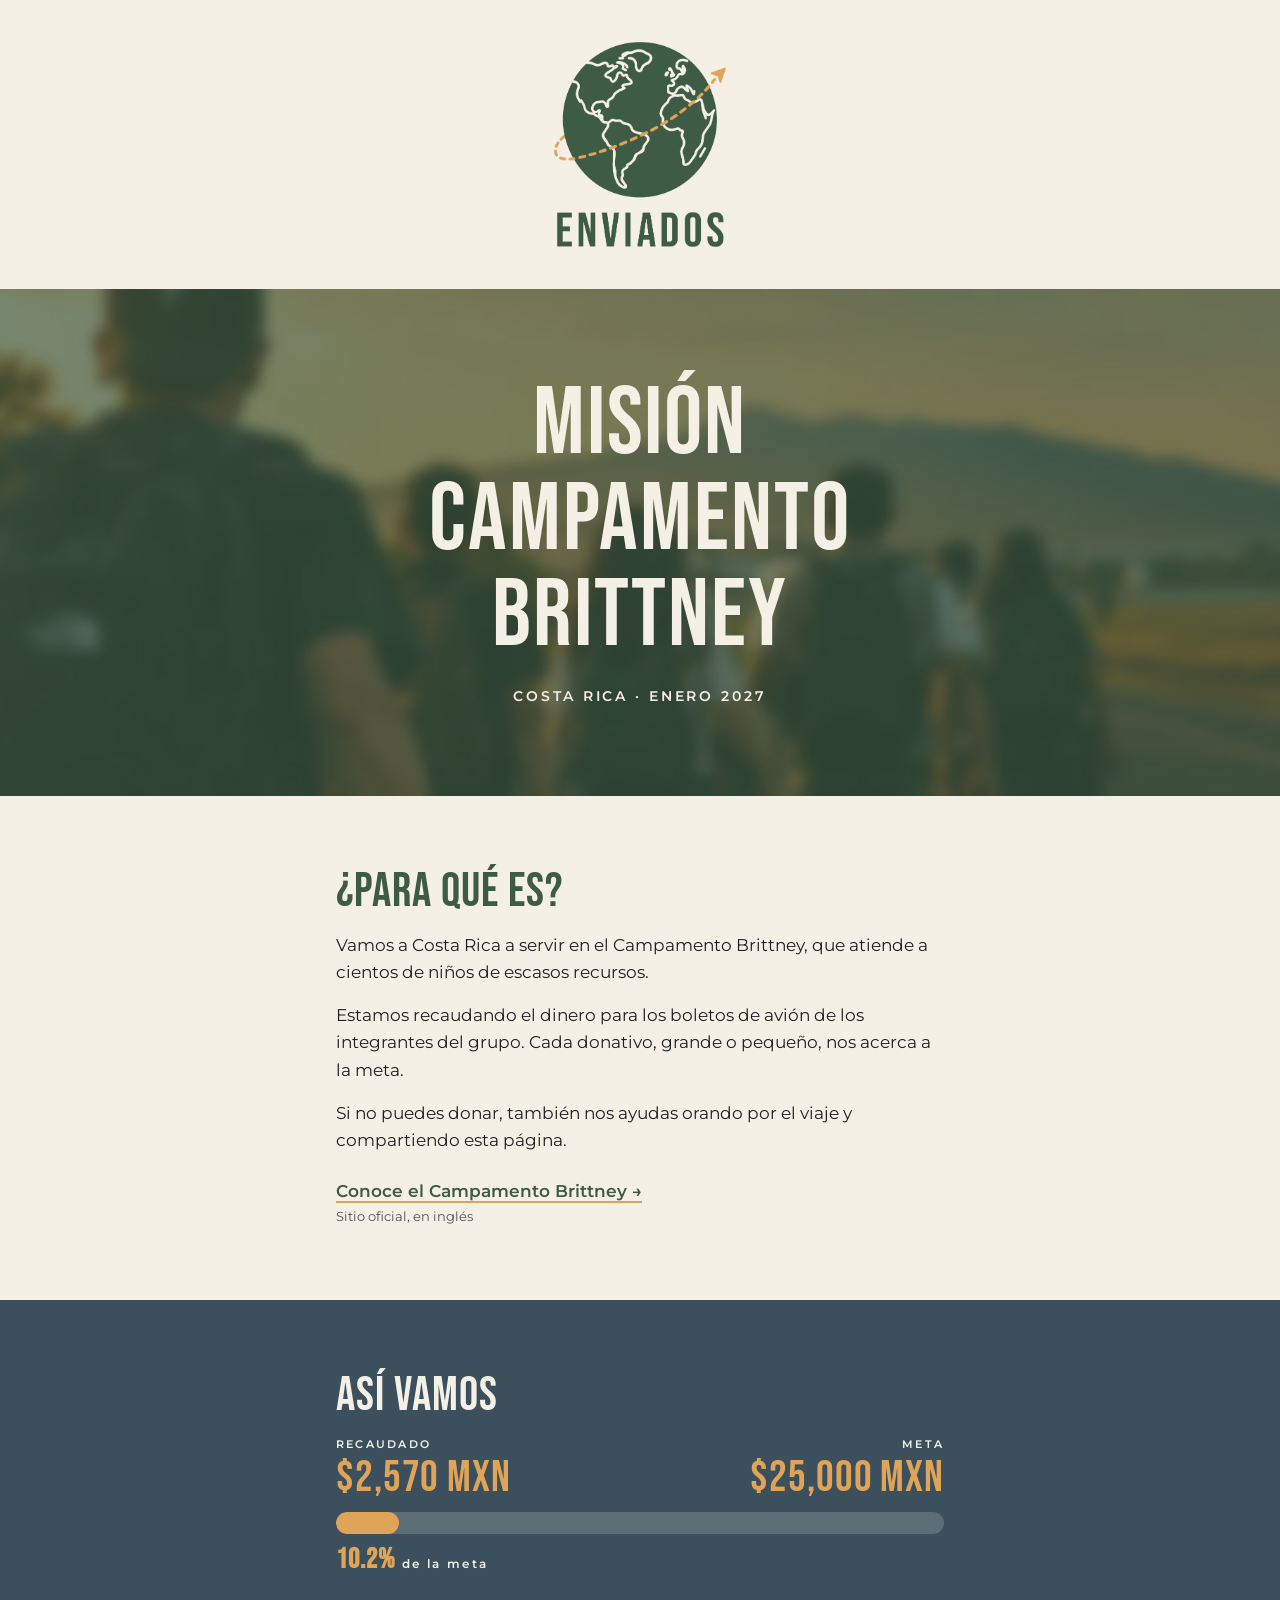
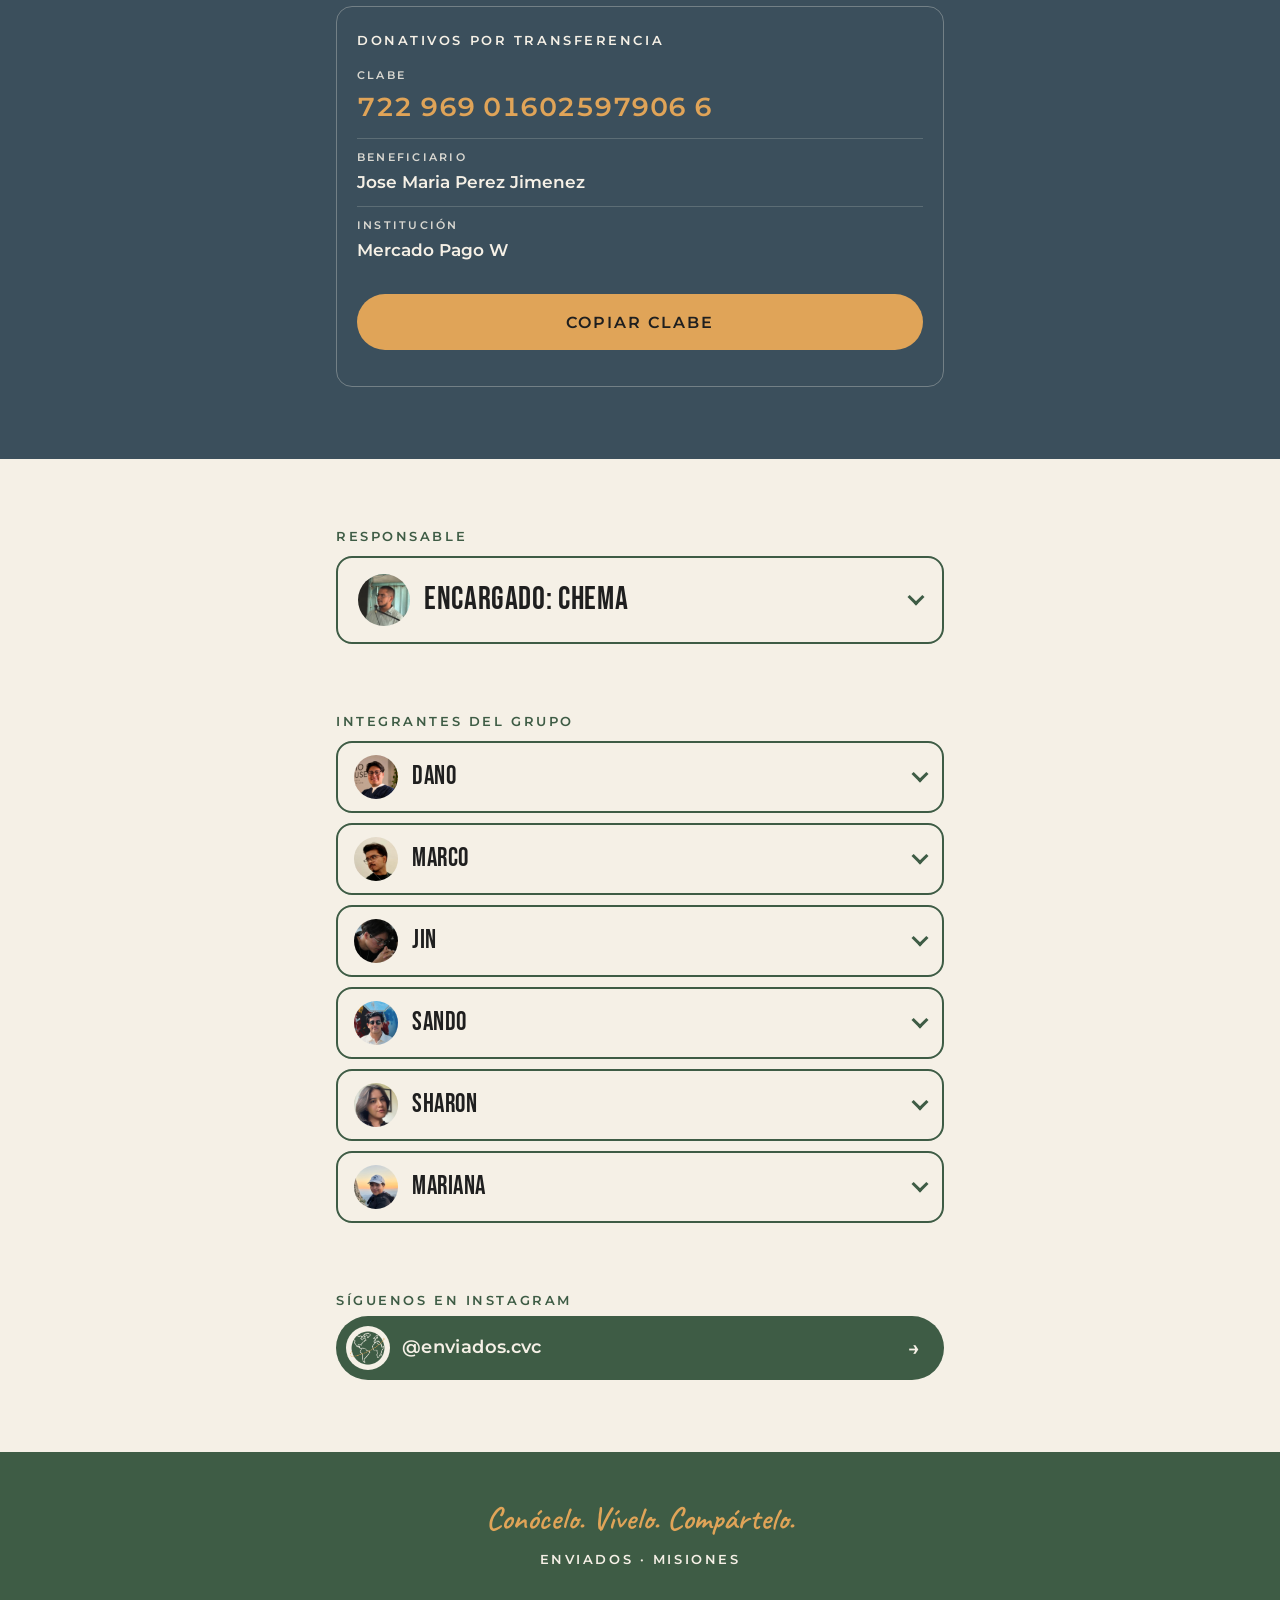
==== index.html @ 18e095f8 "Recaudado: $2,570 (+$720) Co-Authored-By: Claude Opus 5.5 <noreply@anthropic.com>" ====
<!DOCTYPE html>
<html lang="es-MX">
<head>
  <meta charset="UTF-8">
  <meta name="viewport" content="width=device-width, initial-scale=1">
  <title>Enviados | Misiones</title>
  <meta name="description" content="Apoya la misión de Enviados a Costa Rica, enero 2027">
  <meta name="theme-color" content="#3E5C45">

  <!-- Favicon con el globo de Enviados (ruta relativa para GitHub Pages) -->
  <link rel="icon" type="image/png" href="assets/globo.png">
  <link rel="apple-touch-icon" href="assets/apple-touch-icon.png">

  <!-- Datos para cuando se comparte el enlace en redes -->
  <meta property="og:title" content="Enviados | Misiones">
  <meta property="og:description" content="Apoya la misión de Enviados a Costa Rica, enero 2027">
  <meta property="og:type" content="website">

  <!-- Tipografías del manual: Bebas Neue (títulos), Montserrat (texto) y Caveat (acentos) -->
  <link rel="preconnect" href="https://fonts.googleapis.com">
  <link rel="preconnect" href="https://fonts.gstatic.com" crossorigin>
  <link href="https://fonts.googleapis.com/css2?family=Bebas+Neue&family=Caveat:wght@600&family=Montserrat:wght@400;600&display=swap" rel="stylesheet">

  <style>
    /* =========================================================
       Colores de la marca (manual de identidad Enviados)
       ========================================================= */
    :root {
      --verde-musgo: #3E5C45;  /* principal, secciones destacadas */
      --crema: #F5F0E6;        /* fondo base */
      --dorado: #E0A458;       /* acentos, cifras, barra de progreso */
      --azul-pizarra: #3B4F5C; /* secundario, bloques de contraste */
      --carbon: #1F1F1F;       /* texto corrido sobre crema */
      --terracota: #B5583A;    /* solo avisos (opcional) */

      --fuente-titulos: "Bebas Neue", Impact, "Arial Narrow", sans-serif;
      --fuente-texto: "Montserrat", "Segoe UI", Arial, sans-serif;
      --fuente-manuscrita: "Caveat", "Segoe Script", cursive;

      --ancho-max: 640px;
      --margen-lateral: 16px;
    }

    /* =========================================================
       Base
       ========================================================= */
    *, *::before, *::after { box-sizing: border-box; }

    html { -webkit-text-size-adjust: 100%; }

    body {
      margin: 0;
      background: var(--crema);
      color: var(--carbon);
      font-family: var(--fuente-texto);
      font-weight: 400;
      font-size: 1rem;
      line-height: 1.6;
      overflow-x: hidden; /* evita scroll horizontal en celular */
    }

    img { max-width: 100%; height: auto; display: block; }

    /* Contenedor centrado con 16px de margen lateral */
    .contenedor {
      width: 100%;
      max-width: var(--ancho-max);
      margin: 0 auto;
      padding: 0 var(--margen-lateral);
    }

    section { padding: 56px 0; }

    /* Títulos: Bebas Neue en mayúsculas */
    h1, h2 {
      font-family: var(--fuente-titulos);
      font-weight: 400;
      text-transform: uppercase;
      letter-spacing: 0.02em;
      line-height: 1;
      margin: 0;
    }

    h2 {
      font-size: clamp(2.25rem, 8vw, 3rem);
      color: var(--verde-musgo);
      margin-bottom: 16px;
    }

    /* Subtítulos: Montserrat SemiBold en mayúsculas con espaciado amplio */
    .etiqueta {
      font-family: var(--fuente-texto);
      font-weight: 600;
      text-transform: uppercase;
      letter-spacing: 0.2em;
      font-size: 0.8rem;
      margin: 0 0 8px;
    }

    p { margin: 0 0 16px; }
    p:last-child { margin-bottom: 0; }

    /* Foco visible para quien navega con teclado */
    a:focus-visible, button:focus-visible {
      outline: 3px solid var(--dorado);
      outline-offset: 3px;
    }

    /* Enlace para saltar al contenido (accesibilidad) */
    .saltar {
      position: absolute;
      left: -9999px;
      top: 0;
      background: var(--carbon);
      color: var(--crema);
      padding: 8px 16px;
      z-index: 10;
    }
    .saltar:focus { left: 16px; top: 16px; }

    /* =========================================================
       1. Encabezado con el logotipo
       El PNG del logo ya trae alrededor un margen igual a la
       altura de la "E", así que no se recorta ni se le pone sombra.
       ========================================================= */
    .encabezado {
      background: var(--crema);
      padding: 8px 0;
    }
    .encabezado .contenedor {
      display: flex;
      justify-content: center;
    }
    .logo {
      width: 200px;          /* el logotipo mide ~144 px, mayor que el mínimo digital de 120 px */
      height: auto;          /* conserva su proporción: nunca se estira */
    }

    /* =========================================================
       2 y 3. Título principal y subtítulo
       ========================================================= */
    .portada {
      /* Foto del grupo difuminada con capa verde musgo al 70% (regla del manual para fotos) */
      background:
        linear-gradient(rgba(62, 92, 69, 0.7), rgba(62, 92, 69, 0.7)),
        url("assets/portada-fondo.jpg") 72% 30% / cover no-repeat,
        var(--verde-musgo);
      color: var(--crema);
      text-align: center;
      padding: 64px 0;
    }
    .portada h1 {
      font-size: clamp(3.25rem, 15vw, 6rem);
      color: var(--crema);
    }
    .portada .etiqueta {
      color: var(--crema);
      margin: 20px 0 0;
      font-size: 0.9rem;
    }

    /* =========================================================
       4. ¿Para qué es?
       ========================================================= */
    .proposito p { font-size: 1.0625rem; }

    /* Enlace al sitio oficial del campamento */
    .enlace-campamento { margin-top: 24px; }
    .enlace-campamento a {
      display: inline-block;
      color: var(--verde-musgo);
      font-weight: 600;
      text-decoration: underline;
      text-decoration-color: var(--dorado);
      text-decoration-thickness: 2px;
      text-underline-offset: 4px;
    }
    .nota-enlace { display: block; font-size: 0.8rem; opacity: 0.75; margin-top: 2px; }

    /* =========================================================
       5 y 6. Barra de progreso y botón Donar
       ========================================================= */
    .progreso {
      background: var(--azul-pizarra);
      color: var(--crema);
    }
    .progreso h2 { color: var(--crema); }

    .cifras {
      display: flex;
      justify-content: space-between;
      align-items: flex-end;
      gap: 16px;
      flex-wrap: wrap;
      margin-bottom: 12px;
    }
    .cifra .etiqueta { color: var(--crema); font-size: 0.7rem; margin-bottom: 2px; }
    .cifra .monto {
      font-family: var(--fuente-titulos);
      color: var(--dorado);
      font-size: clamp(2rem, 9vw, 2.75rem);
      line-height: 1;
      letter-spacing: 0.02em;
    }
    .cifra--meta { text-align: right; }

    .barra {
      height: 22px;
      border-radius: 999px;
      background: rgba(245, 240, 230, 0.18);
      overflow: hidden;
    }
    .barra__relleno {
      height: 100%;
      width: 0;
      background: var(--dorado);
      border-radius: 999px;
      animation: llenar 1.2s ease-out;
    }
    @keyframes llenar { from { width: 0; } }

    .porcentaje {
      margin: 12px 0 32px;
      font-family: var(--fuente-titulos);
      color: var(--dorado);
      font-size: 1.75rem;
      letter-spacing: 0.04em;
      line-height: 1;
    }
    .porcentaje span {
      font-family: var(--fuente-texto);
      font-weight: 600;
      font-size: 0.75rem;
      letter-spacing: 0.2em;
      color: var(--crema);
      margin-left: 6px;
    }

    /* Botones (Donar e Instagram) */
    .boton {
      display: flex;
      align-items: center;
      justify-content: center;
      gap: 12px;
      width: 100%;
      min-height: 56px;
      padding: 14px 24px;
      border: 0;
      border-radius: 999px;
      font-family: var(--fuente-texto);
      font-weight: 600;
      font-size: 1rem;
      letter-spacing: 0.12em;
      text-transform: uppercase;
      text-decoration: none;
      cursor: pointer;
      transition: transform 0.15s ease, background-color 0.15s ease;
    }
    .boton:hover { transform: translateY(-2px); }

    .boton--donar {
      background: var(--dorado);
      color: var(--carbon); /* carbón sobre dorado: buen contraste */
    }
    .boton--donar:hover { background: #E8B571; }

    /* Estado deshabilitado: "Donativos próximamente" */
    .boton:disabled,
    .boton[aria-disabled="true"] {
      background: rgba(245, 240, 230, 0.16);
      color: var(--crema);
      cursor: not-allowed;
      transform: none;
    }

    /* Datos de transferencia (CLABE) */
    .donativos {
      border: 1px solid rgba(245, 240, 230, 0.3);
      border-radius: 16px;
      padding: 24px 20px;
    }
    .donativos .etiqueta { color: var(--crema); margin-bottom: 16px; }
    .datos { margin: 0 0 20px; }
    .dato { padding: 10px 0; border-top: 1px solid rgba(245, 240, 230, 0.18); }
    .dato:first-child { border-top: 0; padding-top: 0; }
    .dato dt {
      font-weight: 600;
      font-size: 0.7rem;
      letter-spacing: 0.2em;
      text-transform: uppercase;
      color: var(--crema);
      opacity: 0.85;
    }
    .dato dd { margin: 2px 0 0; font-size: 1.0625rem; font-weight: 600; overflow-wrap: anywhere; }
    .dato .clabe {
      color: var(--dorado);
      font-size: clamp(1rem, 4.8vw, 1.6rem);
      letter-spacing: 0.02em;
      font-variant-numeric: tabular-nums;
      white-space: nowrap; /* la CLABE siempre en una sola línea */
      overflow-wrap: normal;
    }
    #zona-donar { margin-top: 16px; }

    .nota-donar {
      margin-top: 12px;
      font-size: 0.85rem;
      text-align: center;
      color: var(--crema);
    }

    /* =========================================================
       7. Responsable
       ========================================================= */
    .responsable { padding-bottom: 0; }
    .responsable .etiqueta,
    .integrantes .etiqueta { color: var(--verde-musgo); margin-bottom: 12px; }
    .tarjeta {
      border: 2px solid var(--verde-musgo);
      border-radius: 16px;
    }

    /* Tarjeta desplegable de persona (Chema e integrantes) */
    .persona summary {
      display: flex;
      align-items: center;
      gap: 14px;
      padding: 16px 20px;
      cursor: pointer;
      list-style: none;          /* quita el triángulo por defecto */
      border-radius: 14px;
    }
    .persona summary::-webkit-details-marker { display: none; }
    .persona summary:focus-visible { outline: 3px solid var(--dorado); outline-offset: 3px; }

    .avatar {
      flex-shrink: 0;
      width: 52px;
      height: 52px;
      border-radius: 50%;
      object-fit: cover;
      display: grid;
      place-items: center;
      background: var(--verde-musgo);
      color: var(--crema);
      font-family: var(--fuente-titulos);
      font-size: 1.6rem;
      line-height: 1;
    }

    .persona .nombre {
      font-family: var(--fuente-titulos);
      font-size: 2rem;
      line-height: 1;
      letter-spacing: 0.02em;
      margin: 0;
    }

    /* Flecha que gira al abrir */
    .flecha-desplegar {
      margin-left: auto;
      flex-shrink: 0;
      width: 12px;
      height: 12px;
      border-right: 3px solid var(--verde-musgo);
      border-bottom: 3px solid var(--verde-musgo);
      transform: translateY(-3px) rotate(45deg);   /* apunta hacia abajo */
      transition: transform 0.2s ease;
    }
    .persona[open] .flecha-desplegar { transform: translateY(3px) rotate(225deg); } /* hacia arriba */

    .persona__detalle {
      border-top: 1px solid rgba(62, 92, 69, 0.25);
      margin: 0 20px;
      padding: 16px 0 20px;
    }

    /* Perfil desplegado de Chema: foto e introducción centradas */
    .perfil { text-align: center; }
    .perfil__foto {
      width: 140px;
      height: 140px;
      border-radius: 50%;
      object-fit: cover;
      margin: 4px auto 16px;
      border: 3px solid var(--dorado);
    }
    .perfil__intro { font-weight: 600; }
    .perfil__lista {
      text-align: left;
      margin: 0 auto 16px;
      padding: 0;
      list-style: none;
      max-width: 30rem;
    }
    .perfil__lista li {
      position: relative;
      padding: 8px 0 8px 22px;
      border-top: 1px solid rgba(62, 92, 69, 0.15);
    }
    .perfil__lista li:first-child { border-top: 0; }
    .perfil__lista li::before {      /* punto dorado como viñeta */
      content: "";
      position: absolute;
      left: 4px;
      top: 1.05em;
      width: 8px;
      height: 8px;
      border-radius: 50%;
      background: var(--dorado);
    }
    .perfil__cierre a { color: var(--verde-musgo); font-weight: 600; }
    .perfil__subtitulo {
      font-weight: 600;
      font-size: 0.75rem;
      letter-spacing: 0.2em;
      text-transform: uppercase;
      color: var(--verde-musgo);
      margin: 20px 0 8px;
    }
    .perfil__texto { text-align: left; max-width: 30rem; margin-left: auto; margin-right: auto; }
    .perfil__versiculo {
      margin: 20px auto 0;
      padding: 16px;
      max-width: 30rem;
      border-radius: 12px;
      background: var(--verde-musgo);
      color: var(--crema);
    }
    .perfil__versiculo p { font-weight: 600; font-size: 1.125rem; margin: 0 0 4px; }
    .perfil__versiculo cite {
      font-style: normal;
      font-size: 0.75rem;
      letter-spacing: 0.2em;
      text-transform: uppercase;
      color: var(--dorado);
    }

    /* Integrantes del grupo */
    .integrantes { padding-bottom: 0; }
    .lista-integrantes { display: grid; gap: 10px; }
    .lista-integrantes .avatar { width: 44px; height: 44px; font-size: 1.35rem; }
    .lista-integrantes .nombre { font-size: 1.6rem; }
    .lista-integrantes summary { padding: 12px 16px; }
    .lista-integrantes .persona__detalle { margin: 0 16px; }
    .sin-descripcion { font-style: italic; opacity: 0.75; }

    /* =========================================================
       8. Redes
       ========================================================= */
    .redes .etiqueta { color: var(--verde-musgo); }
    .boton--instagram {
      background: var(--verde-musgo);
      color: var(--crema);
      text-transform: none;
      letter-spacing: 0.02em;
      font-size: 1.125rem;
      justify-content: flex-start;
      padding: 10px 24px 10px 10px;
    }
    .boton--instagram:hover { background: #34503B; }
    .boton--instagram img {
      width: 44px;
      height: 44px;
      flex-shrink: 0;
      background: var(--crema);
      border-radius: 50%;
      padding: 3px;
    }
    .boton--instagram .flecha { margin-left: auto; font-size: 1.25rem; }

    /* =========================================================
       9. Pie de página
       ========================================================= */
    .pie {
      background: var(--verde-musgo);
      color: var(--crema);
      text-align: center;
      padding: 48px 0;
    }
    .pie .frase {
      font-family: var(--fuente-manuscrita);
      font-weight: 600;
      font-size: 2rem;
      line-height: 1.2;
      color: var(--dorado);
      margin: 0 0 12px;
    }
    .pie .etiqueta { color: var(--crema); margin: 0; }

    /* Pantallas grandes: un poco más de aire */
    @media (min-width: 768px) {
      section { padding: 72px 0; }
      .logo { width: 240px; }
      .portada { padding: 88px 0; }
    }

    /* Respeta a quien prefiere menos movimiento */
    @media (prefers-reduced-motion: reduce) {
      .barra__relleno { animation: none; }
      .boton, .flecha-desplegar { transition: none; }
      .boton:hover { transform: none; }
    }
  </style>
</head>
<body>
  <a class="saltar" href="#contenido">Saltar al contenido</a>

  <!-- 1. Encabezado -->
  <header class="encabezado">
    <div class="contenedor">
      <img class="logo" src="assets/logo-completo.png?v=2" width="681" height="774"
           alt="Enviados: logotipo con un globo terráqueo verde, una ruta dorada y la palabra ENVIADOS">
    </div>
  </header>

  <main id="contenido">
    <!-- 2 y 3. Título principal y subtítulo -->
    <section class="portada">
      <div class="contenedor">
        <h1>Misión Campamento Brittney</h1>
        <p class="etiqueta">Costa Rica · Enero 2027</p>
      </div>
    </section>

    <!-- 4. ¿Para qué es? -->
    <section class="proposito" aria-labelledby="titulo-proposito">
      <div class="contenedor">
        <h2 id="titulo-proposito">¿Para qué es?</h2>
        <p>Vamos a Costa Rica a servir en el Campamento Brittney, que atiende a cientos de niños de escasos recursos.</p>
        <p>Estamos recaudando el dinero para los boletos de avión de los integrantes del grupo. Cada donativo, grande o pequeño, nos acerca a la meta.</p>
        <p>Si no puedes donar, también nos ayudas orando por el viaje y compartiendo esta página.</p>
        <p class="enlace-campamento">
          <a href="https://www.campbrittneyministries.org/" target="_blank" rel="noopener noreferrer">
            Conoce el Campamento Brittney <span aria-hidden="true">→</span>
          </a>
          <span class="nota-enlace">Sitio oficial, en inglés</span>
        </p>
      </div>
    </section>

    <!-- 5 y 6. Barra de progreso y botón Donar -->
    <section class="progreso" aria-labelledby="titulo-progreso">
      <div class="contenedor">
        <h2 id="titulo-progreso">Así vamos</h2>

        <div class="cifras">
          <div class="cifra">
            <p class="etiqueta">Recaudado</p>
            <p class="monto" id="monto-recaudado">$2,570 MXN</p>
          </div>
          <div class="cifra cifra--meta">
            <p class="etiqueta">Meta</p>
            <p class="monto" id="monto-meta">$25,000 MXN</p>
          </div>
        </div>

        <div class="barra" id="barra" role="progressbar"
             aria-label="Avance de la recaudación"
             aria-valuemin="0" aria-valuemax="100" aria-valuenow="0">
          <div class="barra__relleno" id="barra-relleno"></div>
        </div>
        <p class="porcentaje"><strong id="porcentaje">0%</strong><span>de la meta</span></p>

        <!-- Datos para transferencia o depósito -->
        <div class="donativos" aria-labelledby="titulo-donativos">
          <h3 id="titulo-donativos" class="etiqueta">Donativos por transferencia</h3>
          <dl class="datos">
            <div class="dato">
              <dt>CLABE</dt>
              <dd class="clabe" id="clabe">722 969 01602597906 6</dd>
            </div>
            <div class="dato">
              <dt>Beneficiario</dt>
              <dd>Jose Maria Perez Jimenez</dd>
            </div>
            <div class="dato">
              <dt>Institución</dt>
              <dd>Mercado Pago W</dd>
            </div>
          </dl>
          <button class="boton boton--donar" type="button" id="copiar-clabe">Copiar CLABE</button>
          <p class="nota-donar" id="aviso-copiado" role="status" aria-live="polite"></p>
        </div>

        <!-- Botón Donar con enlace de pago: solo aparece si PAYMENT_LINK tiene un enlace válido -->
        <div id="zona-donar" hidden></div>
      </div>
    </section>

    <!-- 7. Responsable (se despliega al presionarla) -->
    <section class="responsable" aria-labelledby="titulo-responsable">
      <div class="contenedor">
        <h2 id="titulo-responsable" class="etiqueta">Responsable</h2>
        <details class="tarjeta persona">
          <summary>
            <img class="avatar" src="assets/chema.jpg" width="52" height="52" alt="">
            <span class="nombre">Encargado: Chema</span>
            <span class="flecha-desplegar" aria-hidden="true"></span>
          </summary>
          <div class="persona__detalle perfil">
            <img class="perfil__foto" src="assets/chema.jpg" width="480" height="480"
                 alt="Chema predicando en su iglesia">
            <p class="perfil__intro">Hola, soy Chema. Tengo 26 años y desde hace casi tres años decidí vivir para la obra de Cristo a tiempo completo.</p>
            <ul class="perfil__lista">
              <li>Estudié dos años en el Instituto Bíblico Palabra de Vida México.</li>
              <li>Con el instituto participé en viajes misioneros a Tamaulipas y Orizaba.</li>
              <li>He servido con el ministerio “Happy Feet”.</li>
              <li>Hoy sirvo en mi iglesia local y soy el líder encargado de este viaje a Costa Rica.</li>
            </ul>
            <p class="perfil__cierre">¿Quieres más información o saber cómo orar por nosotros? Escríbeme por Instagram en <a href="https://www.instagram.com/enviados.cvc" target="_blank" rel="noopener noreferrer">@enviados.cvc</a>.</p>
          </div>
        </details>
      </div>
    </section>

    <!-- 7b. Integrantes del grupo (la lista se llena desde el JavaScript: INTEGRANTES) -->
    <section class="integrantes" aria-labelledby="titulo-integrantes">
      <div class="contenedor">
        <h2 id="titulo-integrantes" class="etiqueta">Integrantes del grupo</h2>
        <div class="lista-integrantes" id="lista-integrantes"></div>
      </div>
    </section>

    <!-- 8. Redes -->
    <section class="redes" aria-labelledby="titulo-redes">
      <div class="contenedor">
        <h2 id="titulo-redes" class="etiqueta">Síguenos en Instagram</h2>
        <a class="boton boton--instagram" href="https://www.instagram.com/enviados.cvc"
           target="_blank" rel="noopener noreferrer"
           aria-label="Abrir @enviados.cvc en Instagram (se abre en una pestaña nueva)">
          <img src="assets/globo.png" width="44" height="44" alt="">
          <span>@enviados.cvc</span>
          <span class="flecha" aria-hidden="true">→</span>
        </a>
      </div>
    </section>
  </main>

  <!-- 9. Pie de página -->
  <footer class="pie">
    <div class="contenedor">
      <p class="frase">Conócelo. Vívelo. Compártelo.</p>
      <p class="etiqueta">Enviados · Misiones</p>
    </div>
  </footer>

  <script>
    // =========================================================
    // Cambia aquí la meta y el monto recaudado
    // (solo números, sin comas ni signo de pesos)
    // =========================================================
    const META = 25000;
    const RECAUDADO = 2570;

    // =========================================================
    // Integrantes del grupo
    // Agrega una línea por persona. Todo menos "nombre" es opcional:
    //   { nombre: "Ana", descripcion: "Texto breve", foto: "assets/ana.jpg" },
    // Para un perfil completo (como el de Dano) puedes usar:
    //   intro, listaTitulo, lista: [...], porQue: [...], versiculo, cita
    // =========================================================
    const INTEGRANTES = [
      {
        nombre: "Dano",
        foto: "assets/dano.jpg",
        intro: "¡Hola! Soy Daniel García, pero me dicen Dano. Tengo 26 años. Desde niño, mis tíos me acercaron a Dios y me enseñaron a conocerlo. Sin embargo, hace un tiempo, en un campamento de Palabra de Vida, decidí entregarle mi corazón por completo a Jesús y comenzar a vivir para Él.",
        listaTitulo: "Hoy sirvo en",
        lista: [
          "Audio y Video, Multimedia y Redes Sociales de mi iglesia VNPM.",
          "El ministerio de jóvenes TRIBU +18."
        ],
        porQue: [
          "Un día le dije a Dios: “Aquí está mi vida, úsame como Tú quieras y llévame a donde Tú quieras”. Este viaje es mi oportunidad de responder a esa oración.",
          "No voy porque sea perfecto ni porque tenga todas las respuestas. Voy porque Cristo me amó primero, transformó mi vida y quiero compartir ese amor.",
          "Mi mayor deseo es que los niños y cada persona que conozcamos vean a Jesús, no solo en nuestras palabras, sino en nuestra manera de amar y servir."
        ],
        versiculo: "Con Cristo estoy juntamente crucificado, y ya no vivo yo, mas vive Cristo en mí; y lo que ahora vivo en la carne, lo vivo en la fe del Hijo de Dios, el cual me amó y se entregó a sí mismo por mí.",
        cita: "Gálatas 2:20"
      },
      {
        nombre: "Marco",
        foto: "assets/marco.jpg",
        intro: "¡Hola! Soy Marco Israel Sepúlveda. Tengo 24 años y soy de Querétaro, México. Desde mi adolescencia me interesé profundamente por conocer a Dios a través de su Palabra. Me apasiona estudiar y enseñar la Biblia, especialmente a las nuevas generaciones, porque conocer verdaderamente a Cristo transforma nuestra manera de vivir.",
        listaTitulo: "Hoy sirvo en",
        lista: [
          "Ministerio de Teens: como maestro, acompañando a adolescentes en su crecimiento espiritual.",
          "Tribu: coordinando el ministerio de comunicación y redes sociales de los jóvenes.",
          "Tribu +18: en la enseñanza de la Palabra y el discipulado de jóvenes."
        ],
        porQue: [
          "En mi caminar con Cristo he comprendido que conocerle también implica vivir para Él y para los demás.",
          "Voy porque deseo compartir el evangelio, servir a la iglesia y poner a disposición de Dios lo que Él me ha permitido aprender.",
          "Todavía tengo muchísimo por aprender, pero mi deseo es que, a través de este viaje, más personas conozcan a Jesús y que mi propia vida siga siendo transformada por Él."
        ],
        versiculo: "Porque no nos predicamos a nosotros mismos, sino a Jesucristo como Señor, y a nosotros como vuestros siervos por amor de Jesús.",
        cita: "2 Corintios 4:5"
      },
      {
        nombre: "Jin",
        foto: "assets/jin.jpg",
        intro: "¡Hola! Soy Héctor Jinlong González, pero me dicen Jin. Tengo 19 años. Escuché del Señor desde niño, pero hace unos dos años comencé a conocerlo de verdad. Hoy mi meta es Cristo: vivir por Él y para Él; por eso estudio teología en el ITI (Instituto Teológico Internacional).",
        listaTitulo: "Hoy sirvo en",
        lista: [
          "El Ministerio de Teens de mi iglesia local.",
          "Comunicación y Redes Sociales de Tribu, y en Tribu +18.",
          "Un ministerio que fundé para compartir a Cristo a través de medios audiovisuales (sirvo en producción audiovisual desde los 7 años)."
        ],
        porQue: [
          "Desde niño quise ser misionero. Me gusta enseñar y compartir el evangelio, y voy a Costa Rica a servir y apoyar en todo lo que se necesite para la obra de Cristo.",
          "No considero haber llegado a la meta; por eso invito a otros a que caminemos juntos hacia Cristo."
        ],
        versiculo: "¿Y cómo creerán en aquel de quien no han oído? ¿Y cómo oirán sin haber quien predique?",
        cita: "Romanos 10:14"
      },
      {
        nombre: "Sando",
        foto: "assets/lalo.jpg",
        intro: "¡Hola! Soy Eduardo Sandoval, pero me dicen “Sando”. Me congrego desde los 7 años, pero hace poco más de un año decidí acercarme a Dios de forma genuina y personal. Hoy busco servir a los demás, y así a Él, con los dones que me ha dado, como Cristo, que vino a servir y no a ser servido.",
        listaTitulo: "Hoy sirvo en",
        lista: [
          "El Ministerio de Teens de mi iglesia local (VNPM Qro).",
          "El Ministerio de Higiene de mi iglesia local (VNPM Qro).",
          "El ministerio de Jóvenes +18 de Tribu Qro."
        ],
        porQue: [
          "Para testificar y compartir el amor de Dios con niños y jóvenes de Costa Rica que viven en contextos adversos y atraviesan situaciones dolorosas.",
          "Quiero que reciban el hermoso regalo del evangelio y vivan su amor, del cual nada ni nadie nos puede separar."
        ],
        versiculo: "Ni lo alto, ni lo profundo, ni ninguna otra cosa creada nos podrá separar del amor de Dios, que es en Cristo Jesús Señor nuestro.",
        cita: "Romanos 8:39"
      },
      {
        nombre: "Sharon",
        foto: "assets/sharon.jpg",
        intro: "¡Hola! Soy Sharon Daniel Velázquez. Tengo 21 años y crecí en una familia cristiana. A los 15 años recibí a Cristo en mi corazón y, desde entonces, quiero vivir dedicada a Él y a su servicio. Me encanta trabajar con niños y adolescentes, y soy muy creativa: disfruto dibujar, el arte y la fotografía.",
        listaTitulo: "Hoy sirvo en",
        lista: [
          "El grupo de jóvenes de mi iglesia local.",
          "El ministerio de adolescentes, donde sirvo como maestra."
        ],
        porQue: [
          "Las misiones siempre han ocupado un lugar especial en mi corazón. Cuando surgió esta oportunidad, sentí que era momento de dar ese paso de fe.",
          "Más que pensar en lo que puedo llevar, quiero dar lo que Dios ha puesto en mis manos: mi tiempo, mis dones y, sobre todo, el amor con el que Él ha llenado mi vida.",
          "Todavía tengo mucho por aprender, y eso también me emociona: quiero que Dios me enseñe a servir con humildad mientras comparto su amor con otros."
        ],
        versiculo: "Cada uno según el don que ha recibido, minístrelo a los otros, como buenos administradores de la multiforme gracia de Dios.",
        cita: "1 Pedro 4:10"
      },
      {
        nombre: "Mariana",
        foto: "assets/mariana.jpg",
        intro: "¡Hola! Soy Mariana Martínez Ríos. Desde hace 2 años Dios puso en mi corazón servir compartiendo con adolescentes, y ha sido un tiempo de muchísima bendición y crecimiento espiritual.",
        listaTitulo: "Hoy sirvo en",
        lista: [
          "El Ministerio de Teens."
        ],
        porQue: [
          "Viajar a Costa Rica para llevar el evangelio a niños y jóvenes en contextos difíciles es un reto.",
          "Pero con la ayuda de Dios y sometida a su voluntad, espero que Él use mi vida para ser testimonio y bendición para ellos."
        ]
      },
      // Ocultos por ahora (no van). Para volver a mostrarlos, quita las dos barras:
      // { nombre: "Isaac", descripcion: "", foto: "" },
      // { nombre: "Jared", descripcion: "", foto: "" },
      // { nombre: "Karlita", descripcion: "", foto: "" }
    ];

    // Enlace de pago de Mercado Pago. Mientras tenga el texto de ejemplo
    // o esté vacío, el botón muestra "Donativos próximamente".
    const PAYMENT_LINK = "PEGAR_LINK_DE_MERCADO_PAGO_AQUI";

    // ---------------------------------------------------------
    // Formato de pesos mexicanos: $25,000 MXN
    // ---------------------------------------------------------
    const formatoPesos = new Intl.NumberFormat("es-MX", {
      style: "currency",
      currency: "MXN",
      currencyDisplay: "narrowSymbol",
      minimumFractionDigits: 0,
      maximumFractionDigits: 0
    });

    function pesos(cantidad) {
      return formatoPesos.format(cantidad) + " MXN";
    }

    // ---------------------------------------------------------
    // Barra de progreso
    // ---------------------------------------------------------
    function pintarProgreso() {
      const meta = Math.max(Number(META) || 0, 0);
      const recaudado = Math.max(Number(RECAUDADO) || 0, 0);

      // Porcentaje real (puede pasar de 100%) y ancho de la barra (máximo 100%)
      const porcentaje = meta > 0 ? (recaudado / meta) * 100 : 0;
      const ancho = Math.min(porcentaje, 100);
      // Porcentaje con un decimal (ej. 3.8%). Se redondea hacia abajo para no
      // marcar 100% antes de tiempo; con cualquier donativo muestra al menos 0.1%.
      // Si el decimal es 0 se omite (ej. 4% en lugar de 4.0%).
      let unDecimal = Math.floor(porcentaje * 10) / 10;
      if (porcentaje > 0 && unDecimal < 0.1) unDecimal = 0.1;
      const porcentajeTexto = unDecimal.toFixed(1).replace(/\.0$/, "") + "%";
      // La barra se ve al menos un poquito en cuanto hay algún donativo
      const anchoVisible = (ancho > 0 && ancho < 1.5) ? 1.5 : ancho;

      document.getElementById("monto-recaudado").textContent = pesos(recaudado);
      document.getElementById("monto-meta").textContent = pesos(meta);
      document.getElementById("porcentaje").textContent = porcentajeTexto;

      const barra = document.getElementById("barra");
      barra.setAttribute("aria-valuenow", String(Math.round(ancho)));
      barra.setAttribute("aria-valuetext",
        porcentajeTexto + ": " + pesos(recaudado) + " de " + pesos(meta));

      // La animación de llenado la hace el CSS (@keyframes llenar)
      document.getElementById("barra-relleno").style.width = anchoVisible + "%";
    }

    // ---------------------------------------------------------
    // Botón Donar
    // ---------------------------------------------------------
    function enlaceDePagoValido(enlace) {
      const texto = String(enlace || "").trim();
      if (texto === "" || texto.includes("PEGAR_LINK")) return false;
      // Solo se aceptan enlaces seguros (https)
      return /^https:\/\/\S+$/i.test(texto);
    }

    function prepararBotonDonar() {
      if (!enlaceDePagoValido(PAYMENT_LINK)) return; // sin enlace, solo se muestran los datos de transferencia

      const enlace = document.createElement("a");
      enlace.className = "boton boton--donar";
      enlace.href = PAYMENT_LINK.trim();
      enlace.target = "_blank";
      enlace.rel = "noopener noreferrer";
      enlace.textContent = "Donar";
      enlace.setAttribute("aria-label", "Donar con Mercado Pago (se abre en una pestaña nueva)");

      const zona = document.getElementById("zona-donar");
      zona.replaceChildren(enlace);
      zona.hidden = false;
    }

    // ---------------------------------------------------------
    // Botón "Copiar CLABE" (copia los 18 dígitos sin espacios)
    // ---------------------------------------------------------
    function prepararCopiarClabe() {
      const boton = document.getElementById("copiar-clabe");
      const aviso = document.getElementById("aviso-copiado");
      const clabe = document.getElementById("clabe").textContent.replace(/\s/g, "");

      boton.addEventListener("click", async function () {
        try {
          await navigator.clipboard.writeText(clabe);
          boton.textContent = "¡CLABE copiada!";
          aviso.textContent = "Pégala en la app de tu banco. ¡Gracias por tu apoyo!";
        } catch (error) {
          // Si el navegador no permite copiar, se selecciona el número para copiarlo a mano
          const rango = document.createRange();
          rango.selectNodeContents(document.getElementById("clabe"));
          const seleccion = window.getSelection();
          seleccion.removeAllRanges();
          seleccion.addRange(rango);
          aviso.textContent = "Mantén presionado el número para copiarlo.";
        }
        setTimeout(function () { boton.textContent = "Copiar CLABE"; }, 2500);
      });
    }

    // ---------------------------------------------------------
    // Lista de integrantes (tarjetas desplegables)
    // ---------------------------------------------------------
    function pintarIntegrantes() {
      const lista = document.getElementById("lista-integrantes");

      INTEGRANTES.forEach(function (persona) {
        const nombre = String(persona.nombre || "").trim();
        if (!nombre) return;

        const tarjeta = document.createElement("details");
        tarjeta.className = "tarjeta persona";

        const resumen = document.createElement("summary");

        // Foto si existe; si no, la inicial del nombre
        let avatar;
        if (persona.foto) {
          avatar = document.createElement("img");
          avatar.src = persona.foto;
          avatar.alt = "Foto de " + nombre;
          avatar.width = 44;
          avatar.height = 44;
        } else {
          avatar = document.createElement("span");
          avatar.setAttribute("aria-hidden", "true");
          avatar.textContent = nombre.charAt(0).toUpperCase();
        }
        avatar.className = "avatar";

        const textoNombre = document.createElement("span");
        textoNombre.className = "nombre";
        textoNombre.textContent = nombre;

        const flecha = document.createElement("span");
        flecha.className = "flecha-desplegar";
        flecha.setAttribute("aria-hidden", "true");

        resumen.append(avatar, textoNombre, flecha);

        const detalle = document.createElement("div");
        detalle.className = "persona__detalle";

        // Pequeña ayuda para crear elementos con clase y texto
        function crear(etiqueta, clase, texto) {
          const el = document.createElement(etiqueta);
          if (clase) el.className = clase;
          if (texto) el.textContent = texto;
          return el;
        }

        if (persona.intro) {
          // Perfil completo: foto grande, intro, lista, por qué voy y versículo
          detalle.classList.add("perfil");
          if (persona.foto) {
            const foto = crear("img", "perfil__foto");
            foto.src = persona.foto;
            foto.alt = "Foto de " + nombre;
            foto.width = 480;
            foto.height = 480;
            foto.loading = "lazy";
            detalle.append(foto);
          }
          detalle.append(crear("p", "perfil__intro", persona.intro));

          if (Array.isArray(persona.lista) && persona.lista.length) {
            if (persona.listaTitulo) detalle.append(crear("p", "perfil__subtitulo", persona.listaTitulo));
            const ul = crear("ul", "perfil__lista");
            persona.lista.forEach(function (item) { ul.append(crear("li", "", item)); });
            detalle.append(ul);
          }

          if (Array.isArray(persona.porQue) && persona.porQue.length) {
            detalle.append(crear("p", "perfil__subtitulo", "¿Por qué voy a Costa Rica?"));
            persona.porQue.forEach(function (texto) { detalle.append(crear("p", "perfil__texto", texto)); });
          }

          if (persona.versiculo) {
            const cita = crear("blockquote", "perfil__versiculo");
            cita.append(crear("p", "", "“" + persona.versiculo + "”"));
            if (persona.cita) cita.append(crear("cite", "", persona.cita));
            detalle.append(cita);
          }
        } else {
          // Descripción breve (o aviso si todavía no hay)
          const descripcion = String(persona.descripcion || "").trim();
          detalle.append(descripcion
            ? crear("p", "", descripcion)
            : crear("p", "sin-descripcion", "Descripción próximamente."));
        }

        tarjeta.append(resumen, detalle);
        lista.append(tarjeta);
      });
    }

    pintarProgreso();
    prepararBotonDonar();
    prepararCopiarClabe();
    pintarIntegrantes();
  </script>
</body>
</html>
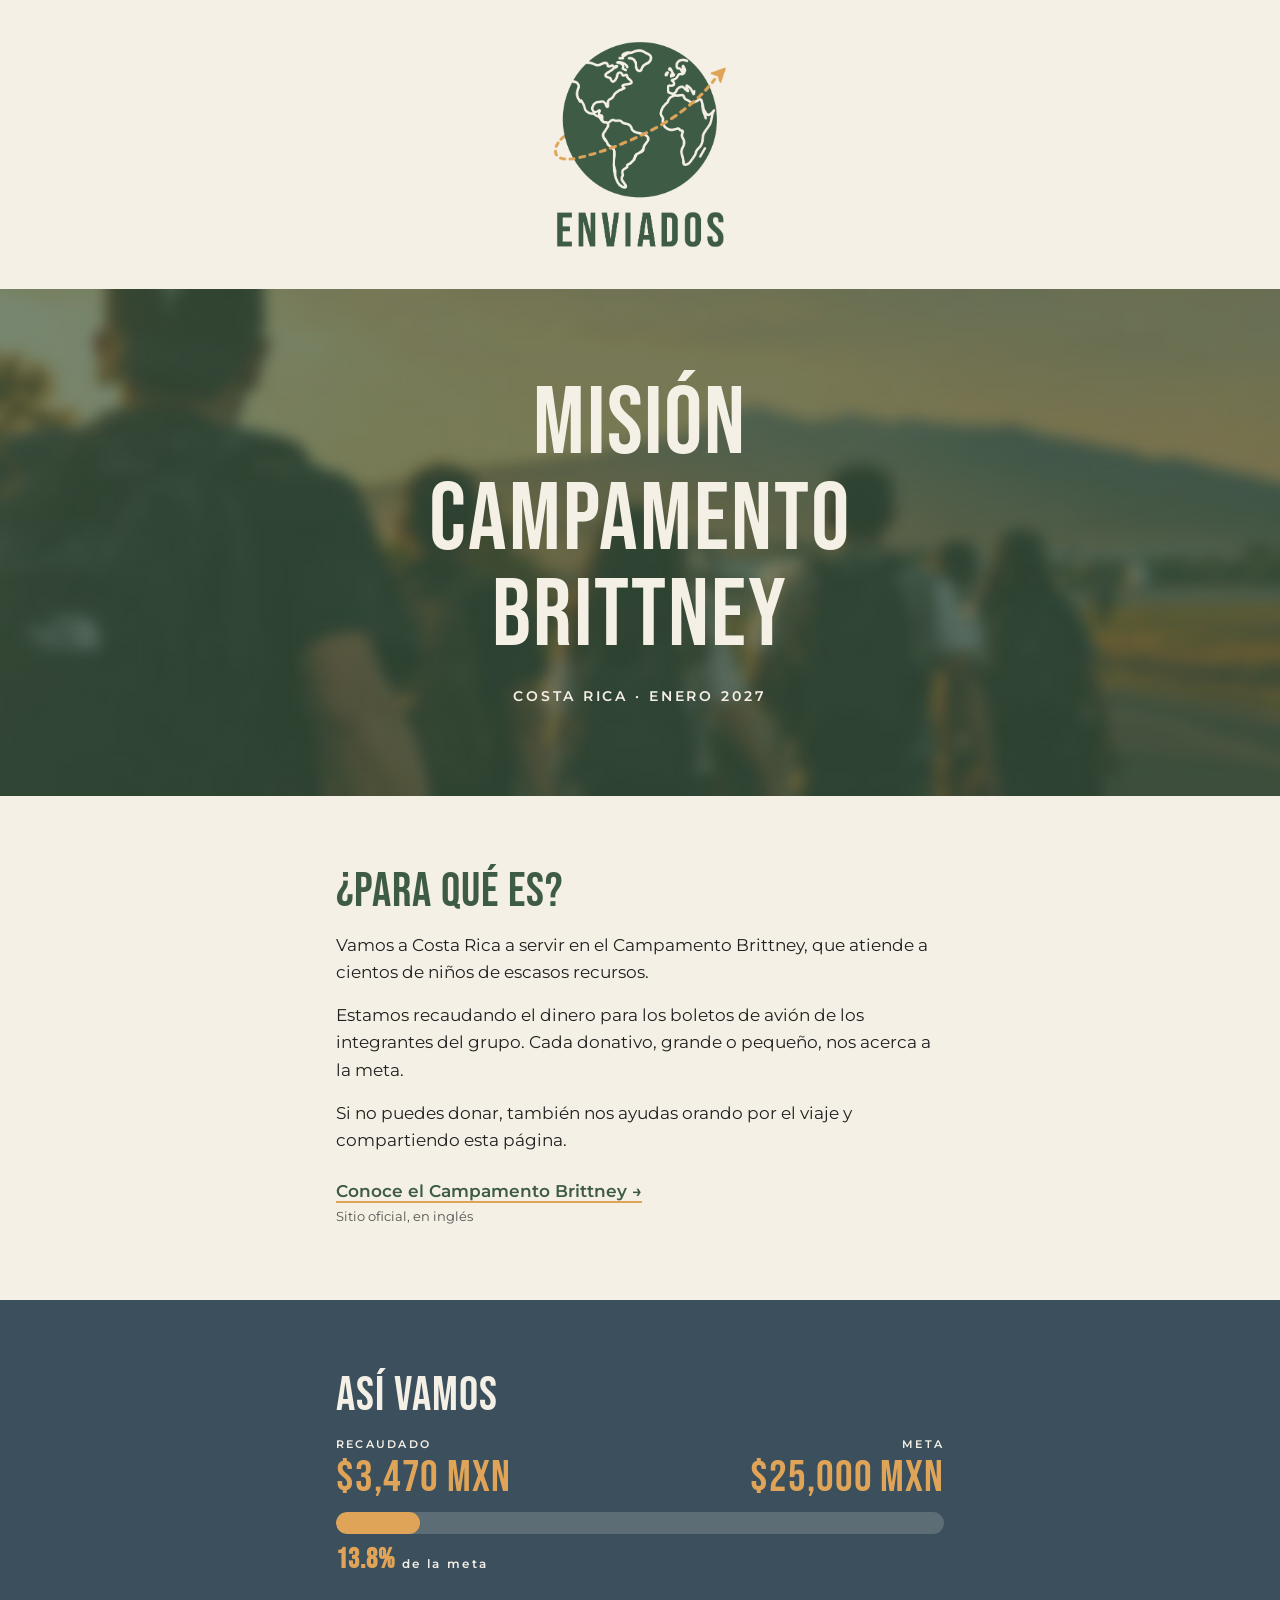
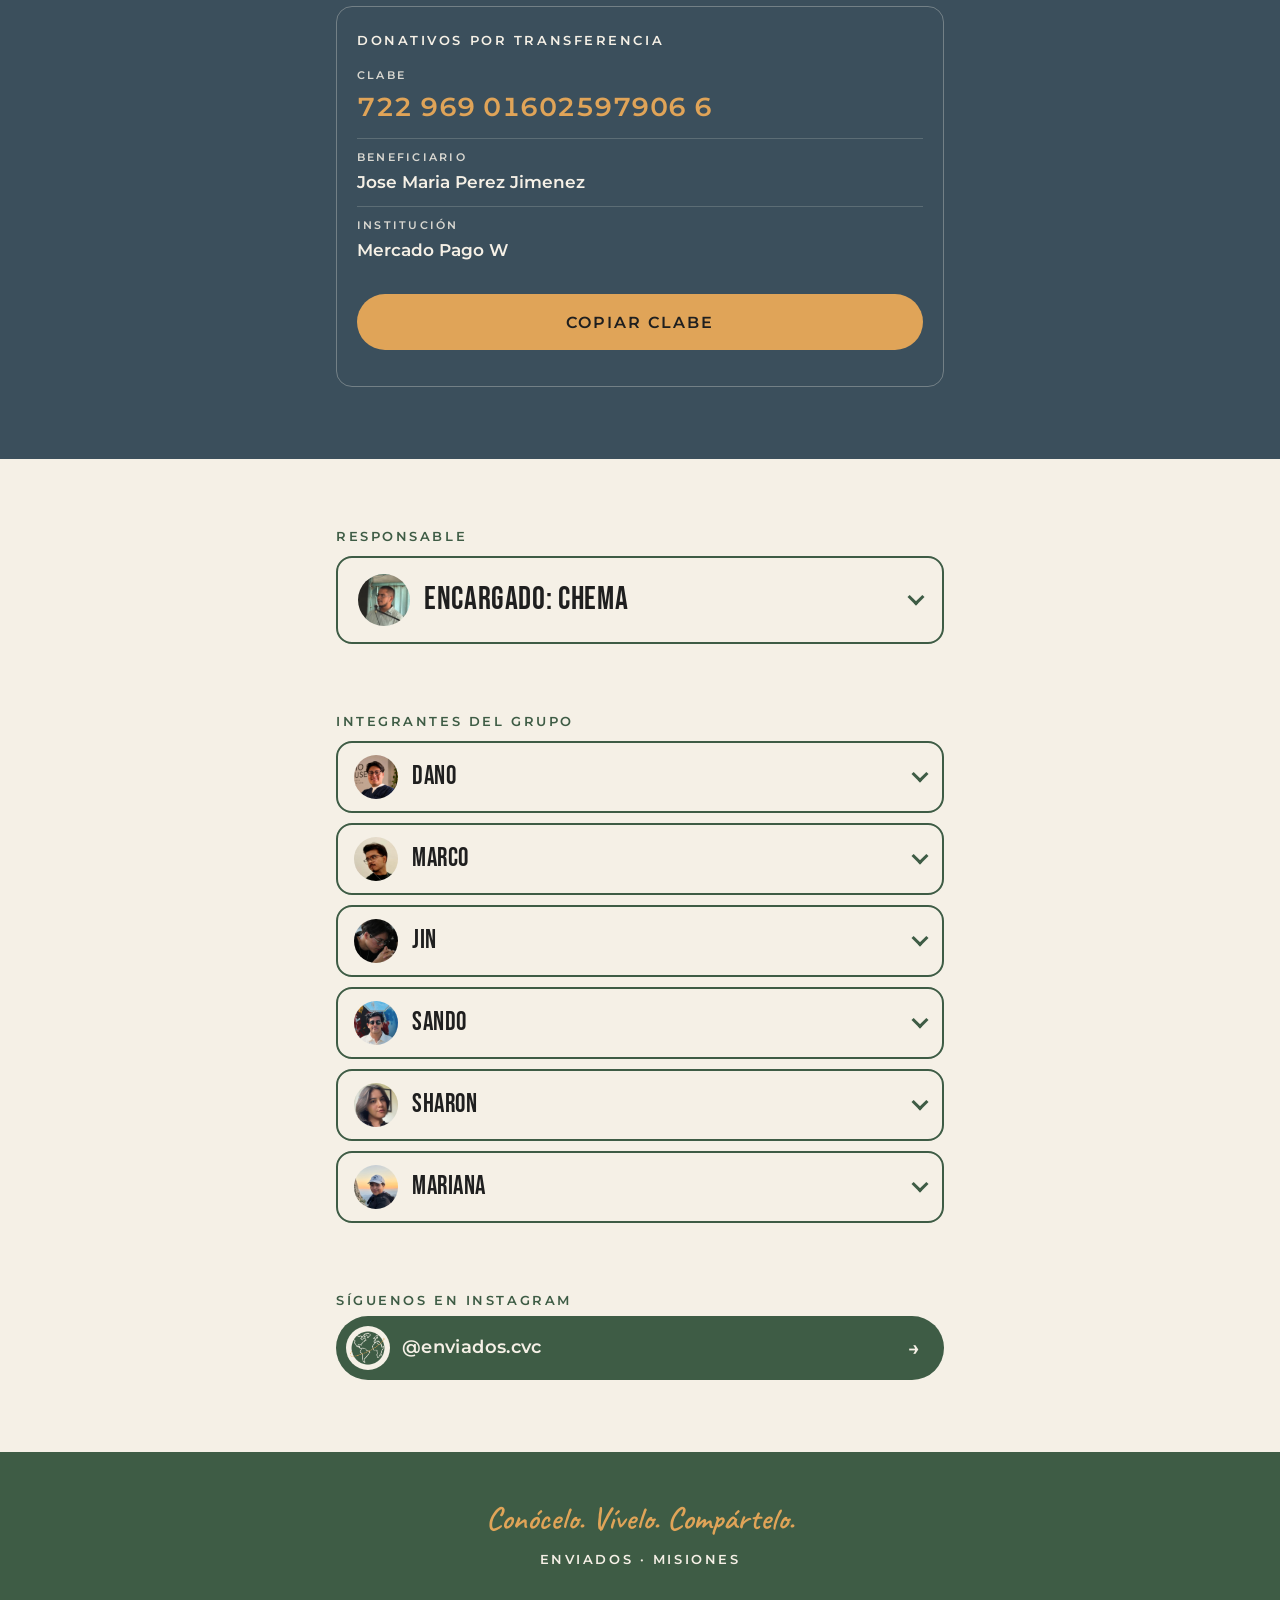
==== commit 729b6c8e: "Recaudado: $3,470 (+$900) Co-Authored-By: Claude Opus 5.5 <noreply@anthropic.com>" ====
--- a/index.html
+++ b/index.html
@@ -547,7 +547,7 @@
         <div class="cifras">
           <div class="cifra">
             <p class="etiqueta">Recaudado</p>
-            <p class="monto" id="monto-recaudado">$2,570 MXN</p>
+            <p class="monto" id="monto-recaudado">$3,470 MXN</p>
           </div>
           <div class="cifra cifra--meta">
             <p class="etiqueta">Meta</p>
@@ -651,7 +651,7 @@
     // (solo números, sin comas ni signo de pesos)
     // =========================================================
     const META = 25000;
-    const RECAUDADO = 2570;
+    const RECAUDADO = 3470;
 
     // =========================================================
     // Integrantes del grupo
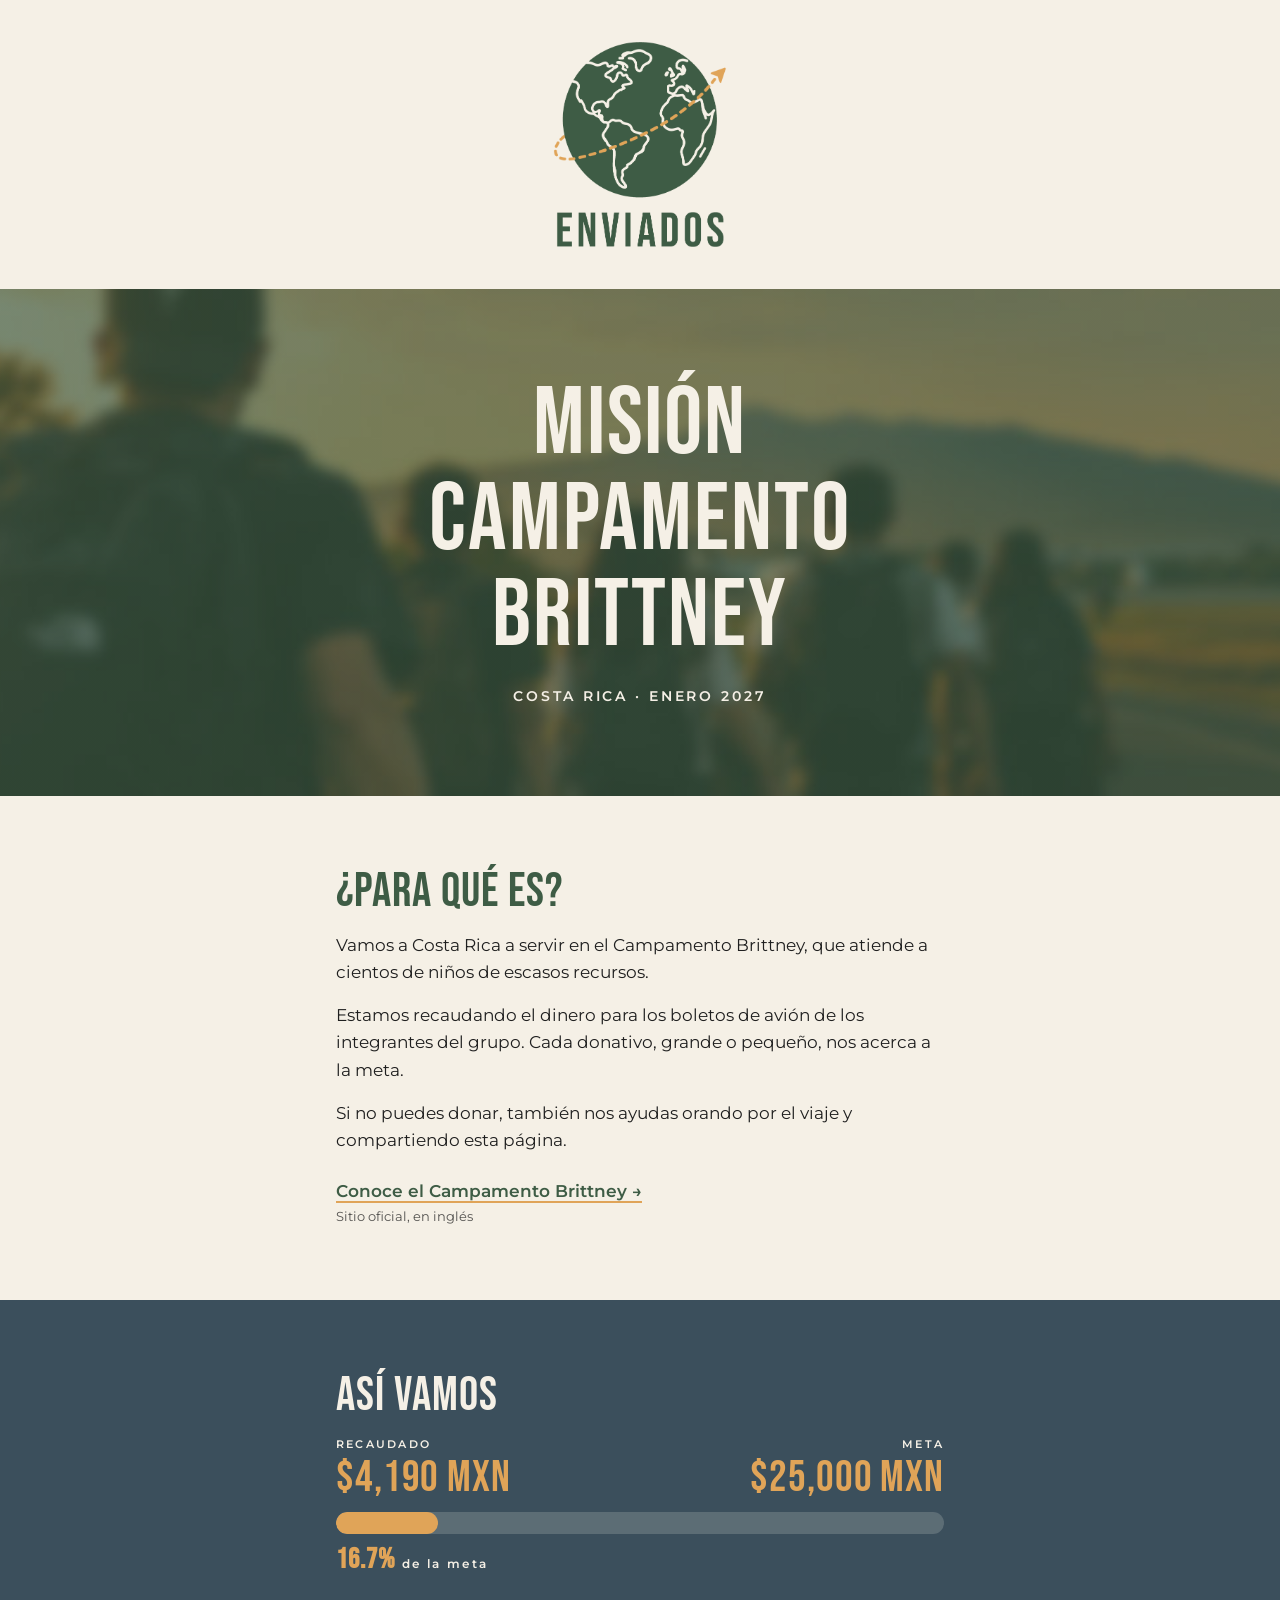
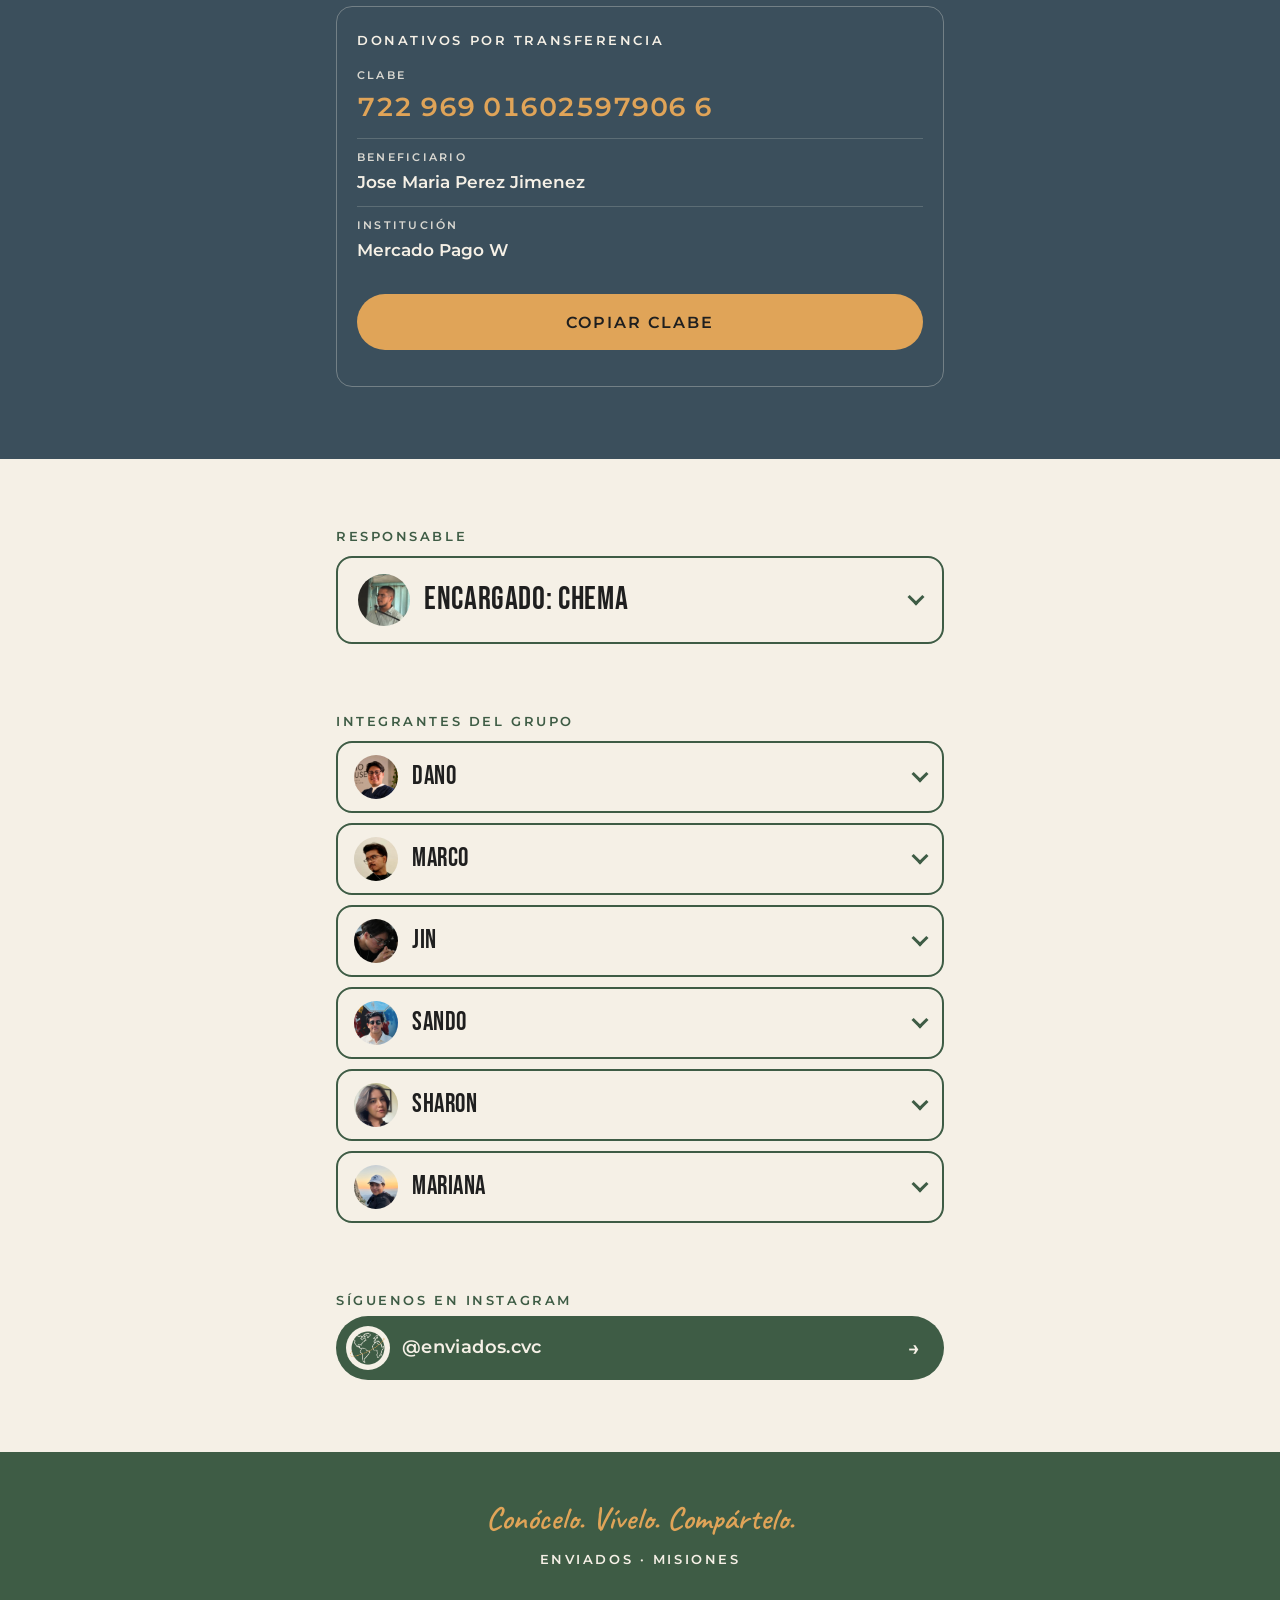
==== commit 21c71212: "Recaudado: $4,190 (+$720) Co-Authored-By: Claude Opus 5.5 <noreply@anthropic.com>" ====
--- a/index.html
+++ b/index.html
@@ -547,7 +547,7 @@
         <div class="cifras">
           <div class="cifra">
             <p class="etiqueta">Recaudado</p>
-            <p class="monto" id="monto-recaudado">$3,470 MXN</p>
+            <p class="monto" id="monto-recaudado">$4,190 MXN</p>
           </div>
           <div class="cifra cifra--meta">
             <p class="etiqueta">Meta</p>
@@ -651,7 +651,7 @@
     // (solo números, sin comas ni signo de pesos)
     // =========================================================
     const META = 25000;
-    const RECAUDADO = 3470;
+    const RECAUDADO = 4190;
 
     // =========================================================
     // Integrantes del grupo
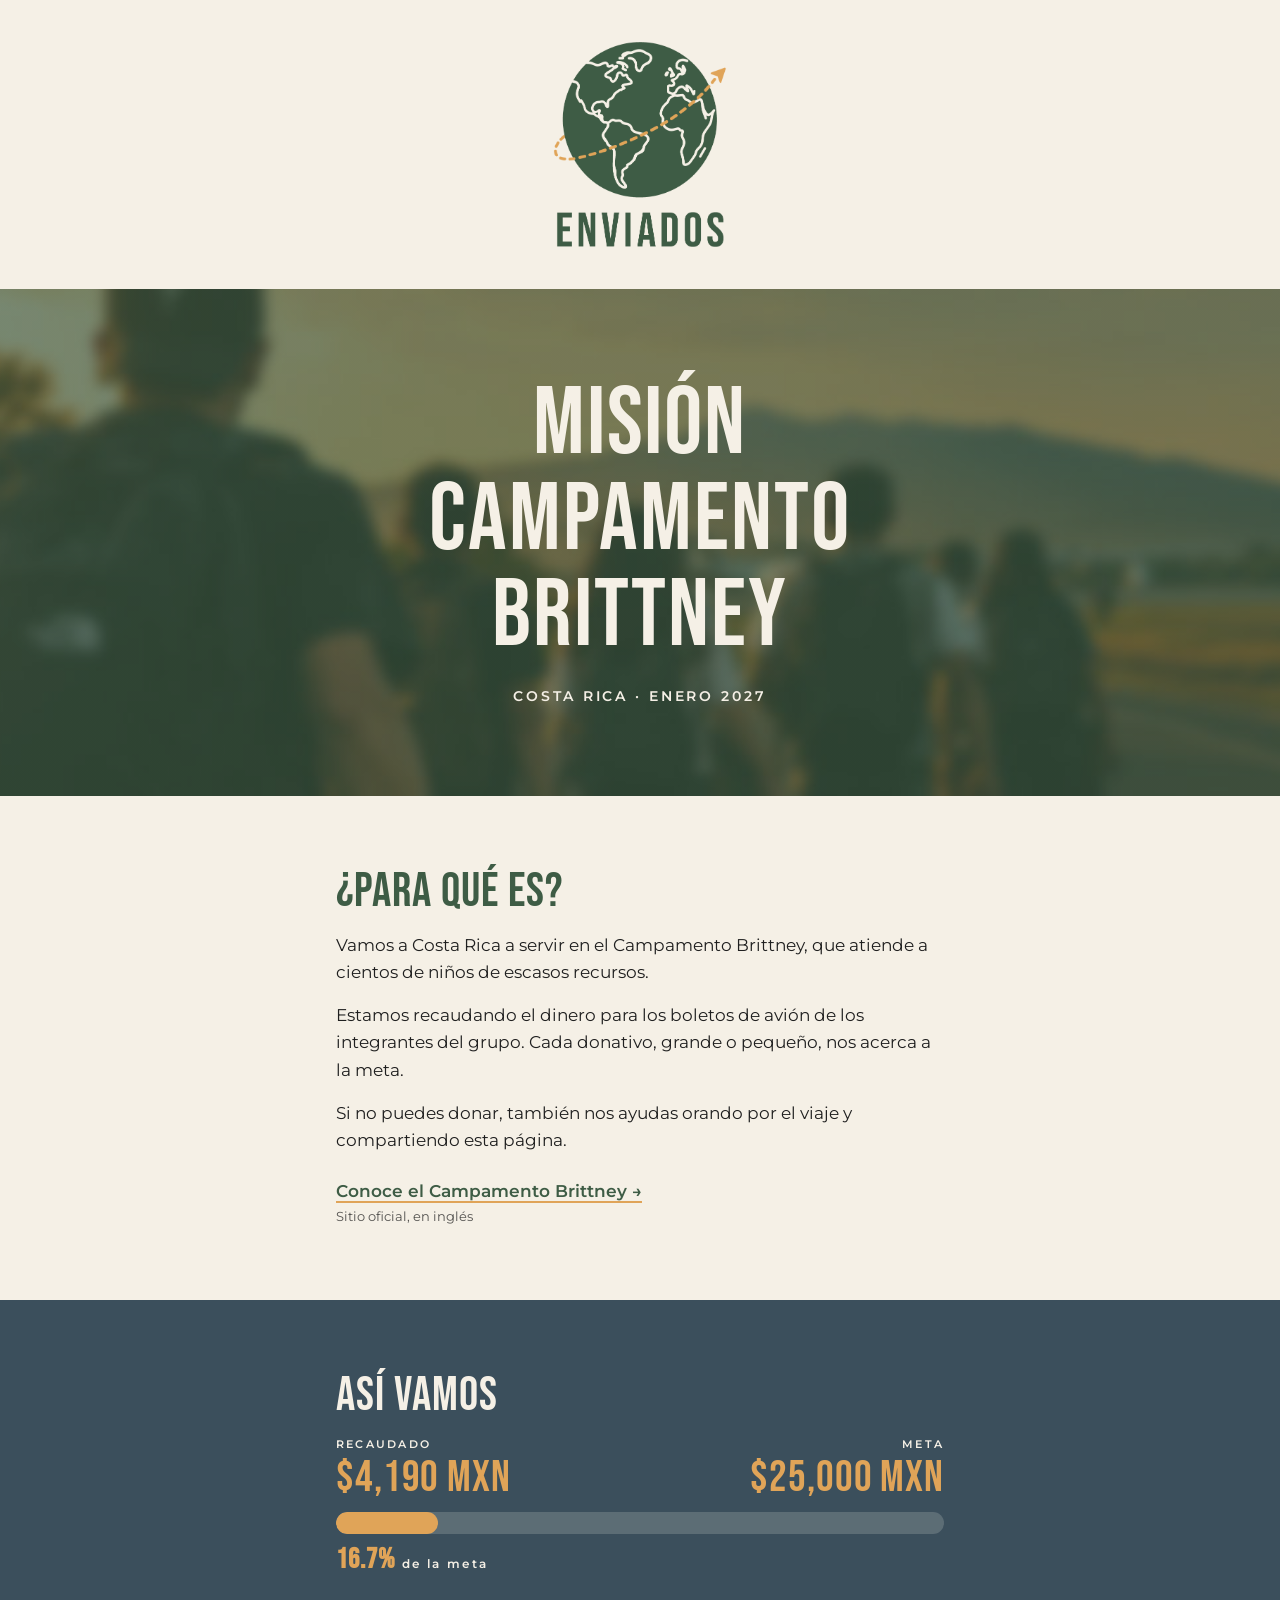
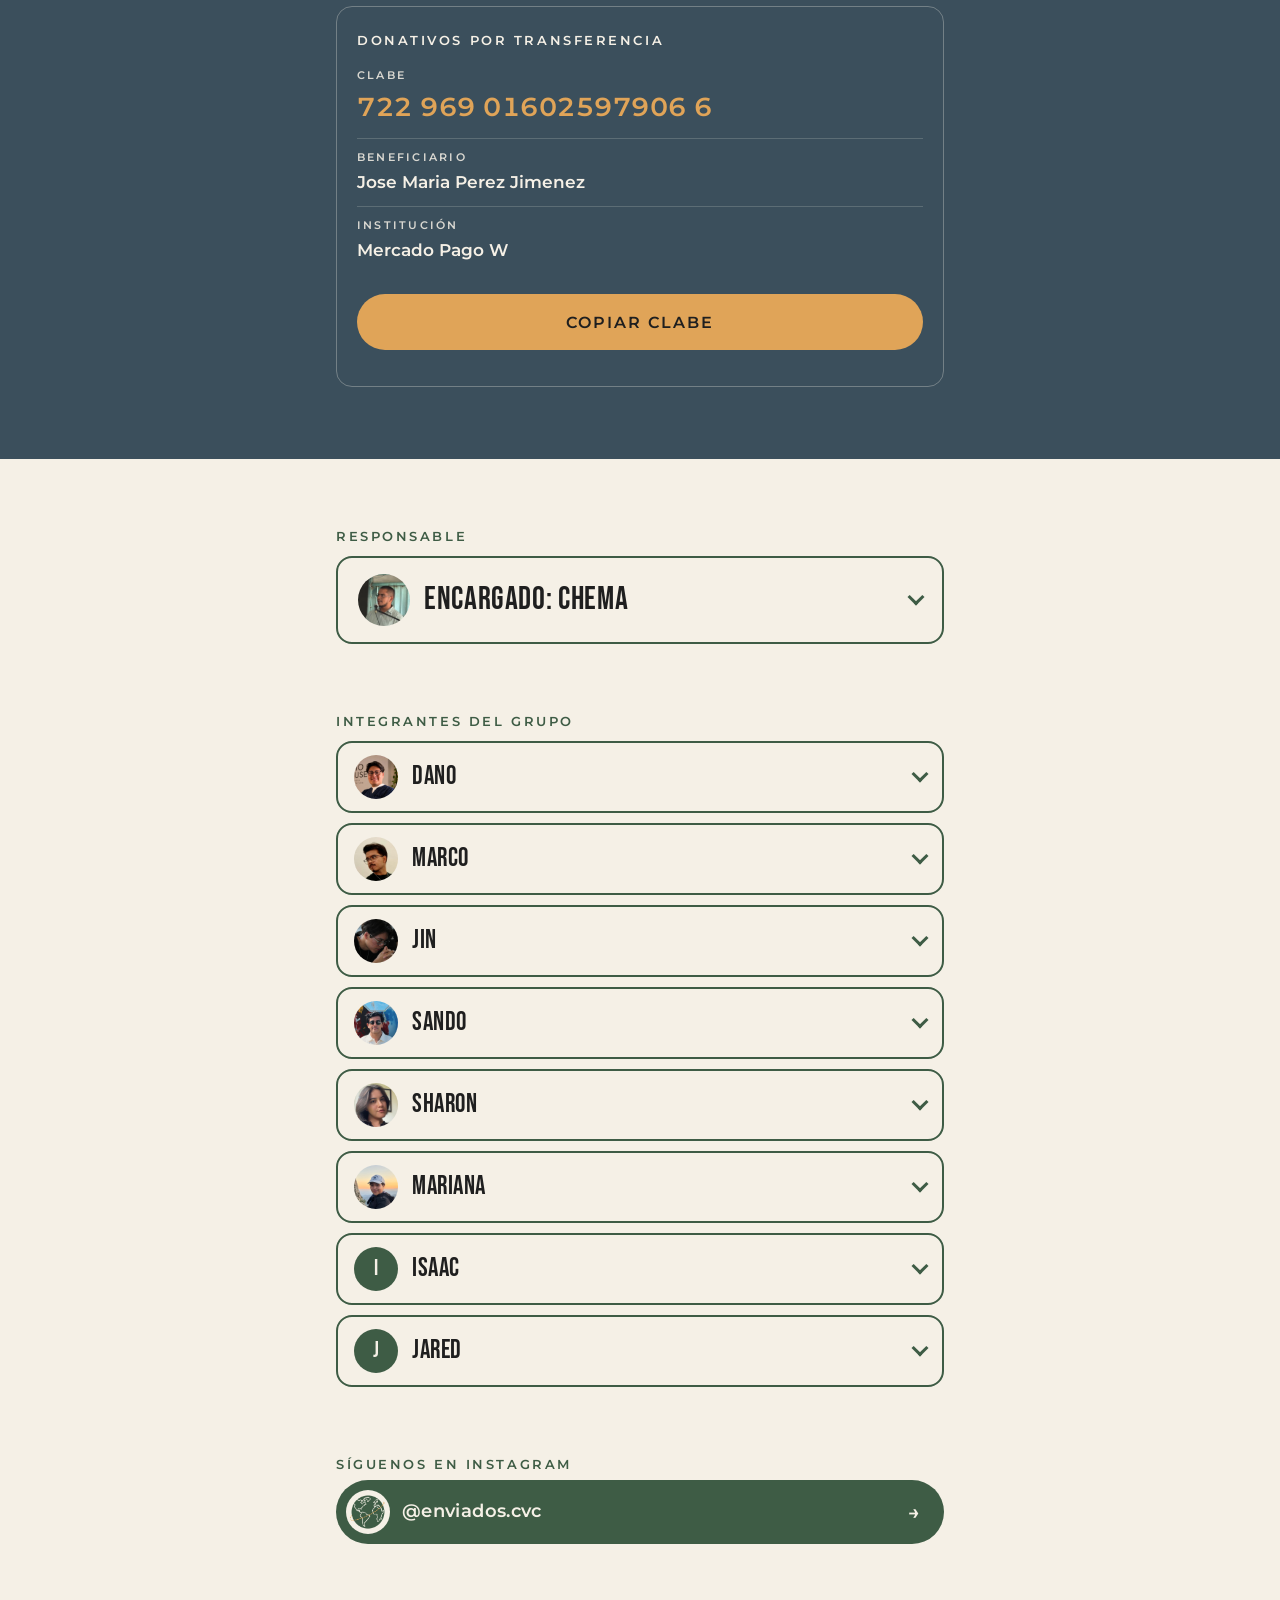
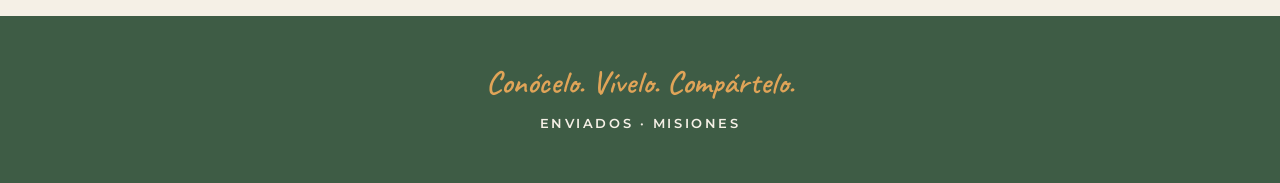
==== commit 01a7a448: "Integrantes: agrega a Isaac y Jared (sin foto ni descripción por ahora) Co-Authored-By: Claude Opus " ====
--- a/index.html
+++ b/index.html
@@ -760,9 +760,10 @@
           "Pero con la ayuda de Dios y sometida a su voluntad, espero que Él use mi vida para ser testimonio y bendición para ellos."
         ]
       },
-      // Ocultos por ahora (no van). Para volver a mostrarlos, quita las dos barras:
-      // { nombre: "Isaac", descripcion: "", foto: "" },
-      // { nombre: "Jared", descripcion: "", foto: "" },
+      // Isaac y Jared: falta su foto y su descripción (ya tienen boleto pagado)
+      { nombre: "Isaac", descripcion: "Descripción", foto: "" },
+      { nombre: "Jared", descripcion: "Descripción", foto: "" },
+      // Oculto por ahora (no va). Para volver a mostrarlo, quita las dos barras:
       // { nombre: "Karlita", descripcion: "", foto: "" }
     ];
 
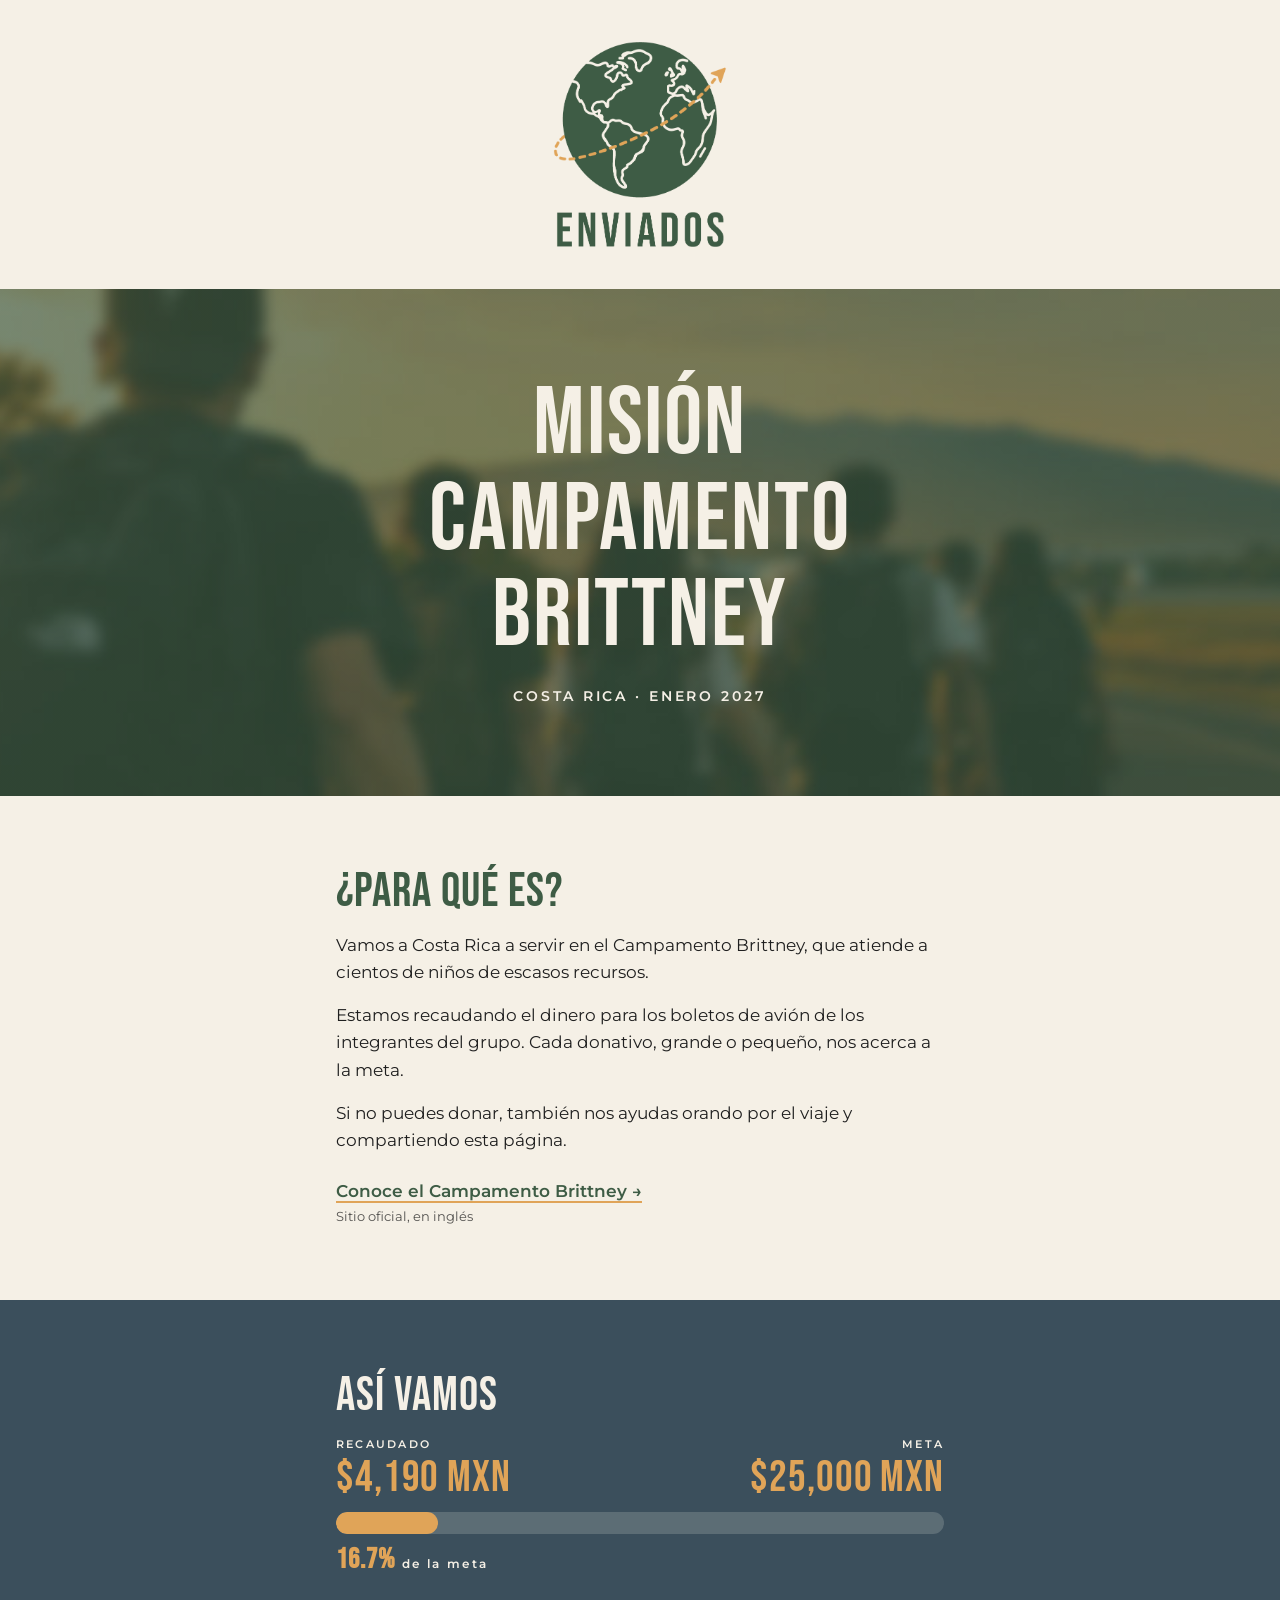
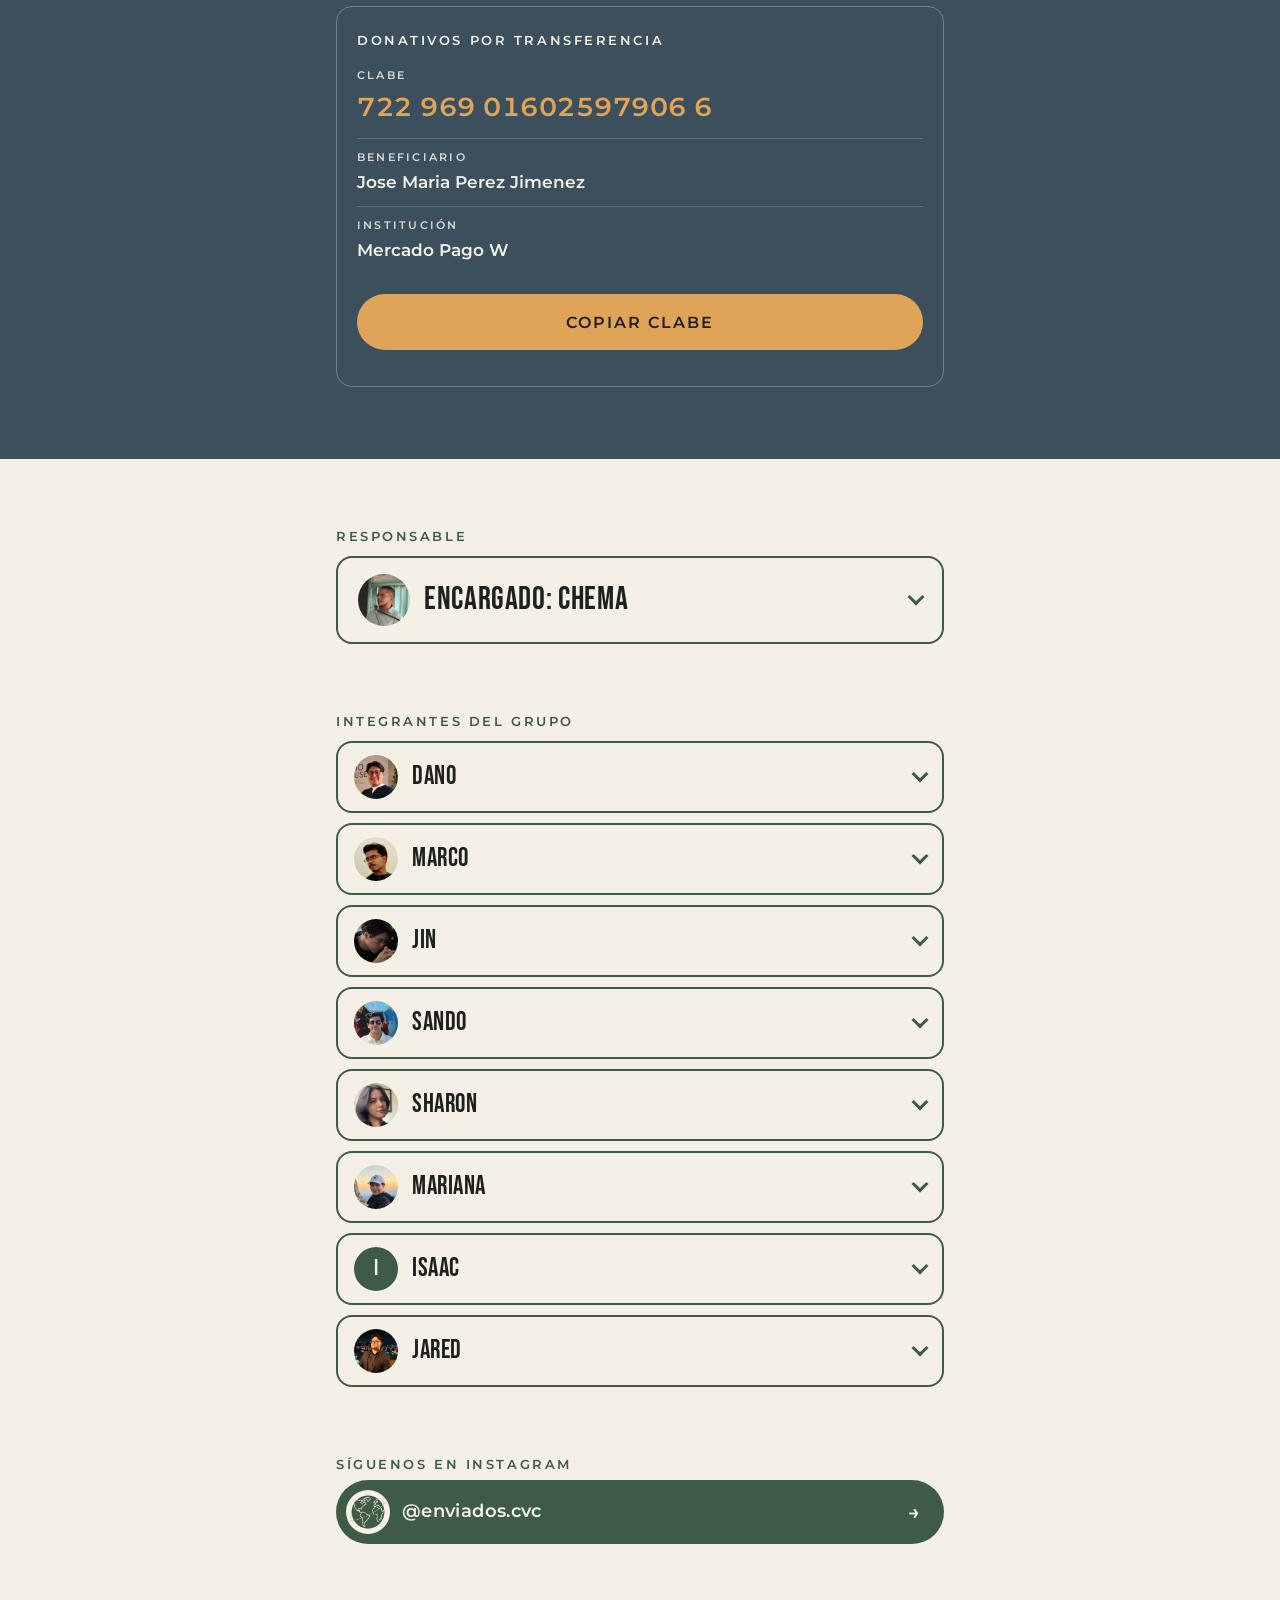
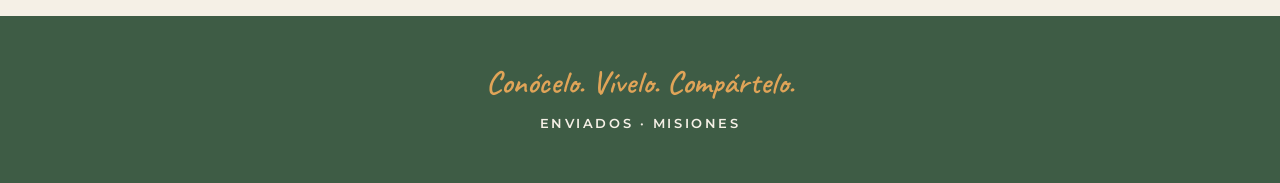
==== commit c7f6f791: "Integrantes: foto de Jared Co-Authored-By: Claude Opus 5.5 <noreply@anthropic.com>" ====
--- a/index.html
+++ b/index.html
@@ -760,9 +760,21 @@
           "Pero con la ayuda de Dios y sometida a su voluntad, espero que Él use mi vida para ser testimonio y bendición para ellos."
         ]
       },
-      // Isaac y Jared: falta su foto y su descripción (ya tienen boleto pagado)
-      { nombre: "Isaac", descripcion: "Descripción", foto: "" },
-      { nombre: "Jared", descripcion: "Descripción", foto: "" },
+      // Isaac: falta su foto. Jared: falta su descripción
+      {
+        nombre: "Isaac",
+        foto: "",
+        intro: "¡Hola! Soy Isaac Pérez, mejor conocido como «Chack». Desde que tengo memoria crecí en una familia cristiana; sin embargo, mi decisión personal de seguir a Cristo fue a los 14 años, y desde entonces he buscado siempre participar en el servicio dentro de la iglesia. Hoy en día sigo usando mis dones y talentos en cualquier actividad de servicio a la que Dios me guíe, tomando como base dos versículos: «el soltero tiene cuidado de cómo agradar al Señor» y «todo tiene su tiempo».",
+        listaTitulo: "Hoy sirvo en",
+        lista: [
+          "El Ministerio de Teens en Vida Nueva Para el Mundo Querétaro.",
+          "El Ministerio de Jóvenes +18 de Tribu Querétaro."
+        ],
+        porQue: [
+          "Para compartir el evangelio de Cristo con jóvenes y adolescentes que están pasando por el proceso de cambios propio de su edad. Hoy, en todo el mundo, hace falta aconsejarlos y guiarlos a buscar a Cristo, que es quien llena nuestras almas."
+        ]
+      },
+      { nombre: "Jared", descripcion: "Descripción", foto: "assets/jared.jpg" },
       // Oculto por ahora (no va). Para volver a mostrarlo, quita las dos barras:
       // { nombre: "Karlita", descripcion: "", foto: "" }
     ];
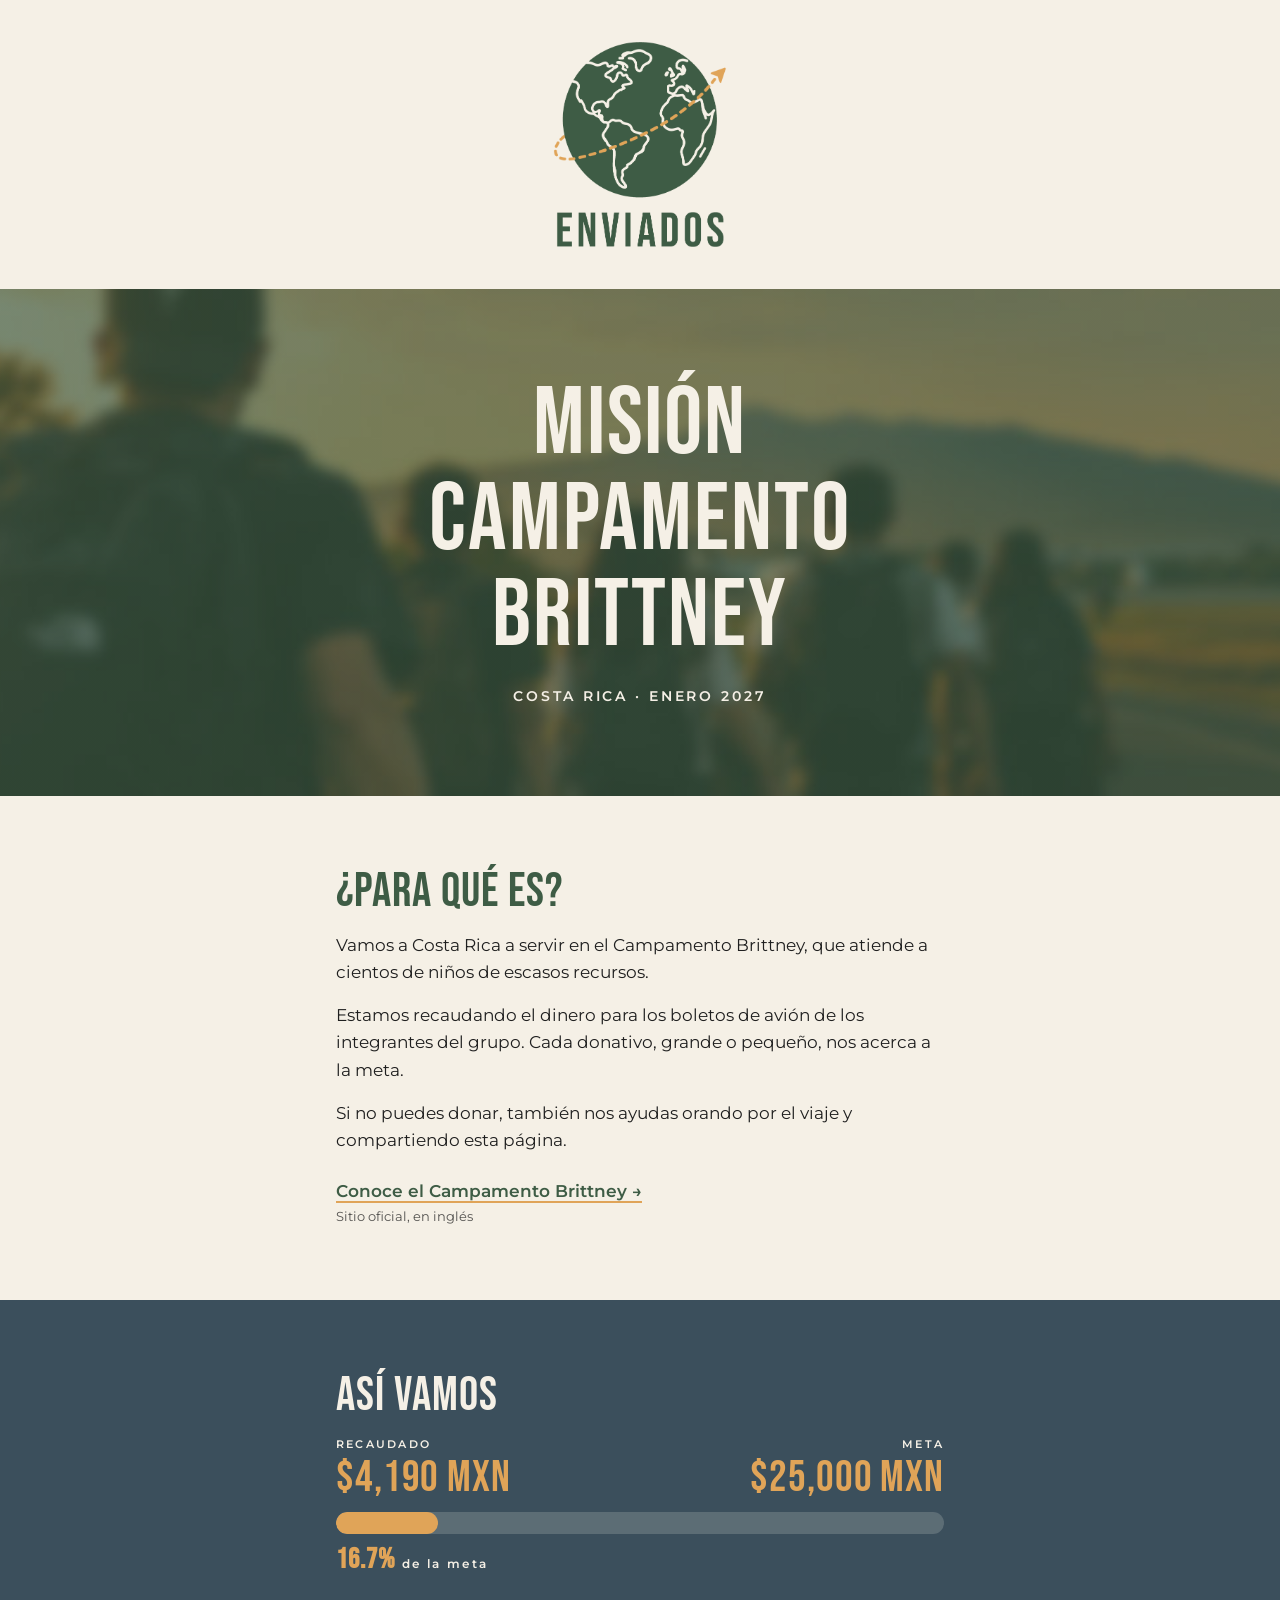
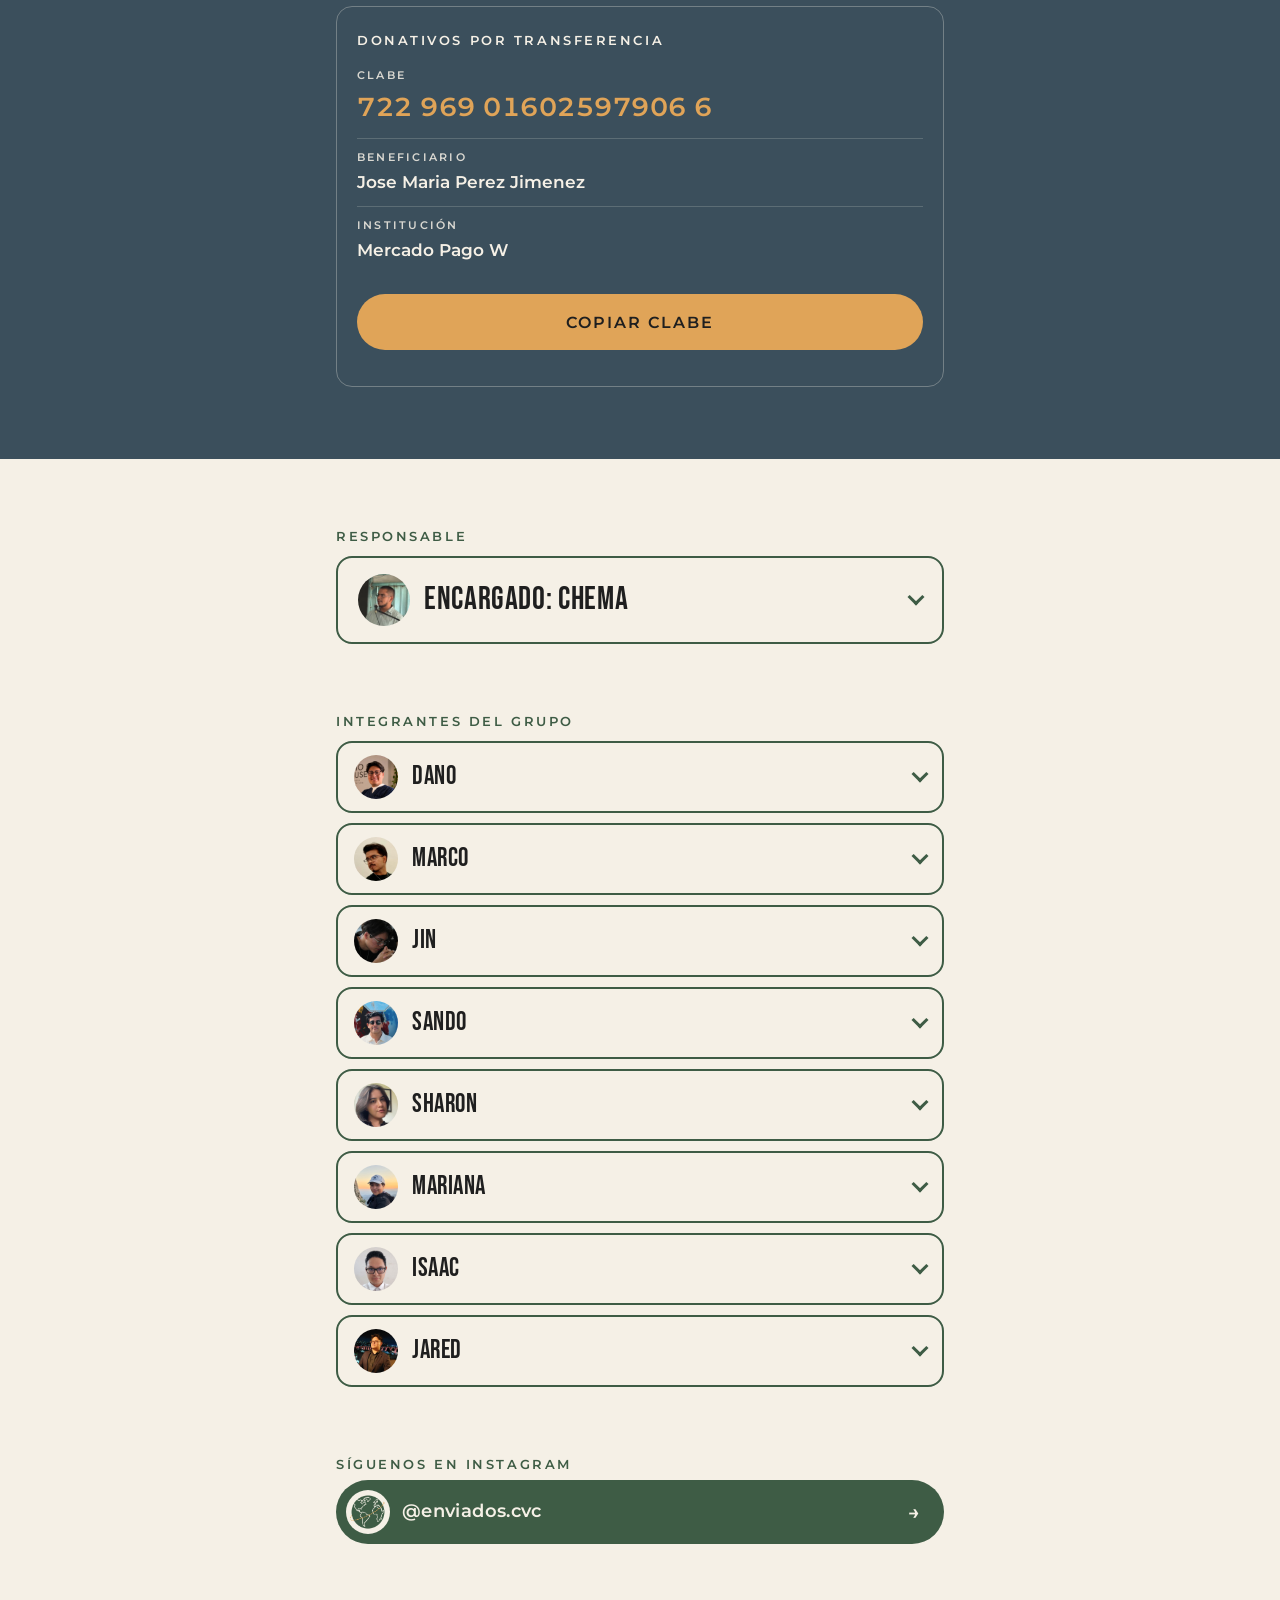
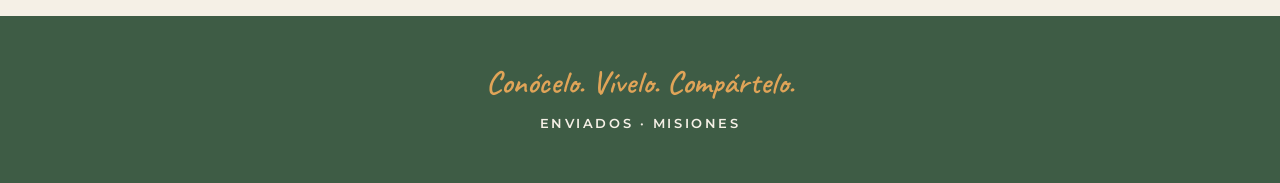
==== commit d444caad: "Integrantes: foto de Isaac Co-Authored-By: Claude Opus 5.5 <noreply@anthropic.com>" ====
--- a/index.html
+++ b/index.html
@@ -760,10 +760,10 @@
           "Pero con la ayuda de Dios y sometida a su voluntad, espero que Él use mi vida para ser testimonio y bendición para ellos."
         ]
       },
-      // Isaac: falta su foto. Jared: falta su descripción
+      // Jared: falta su descripción
       {
         nombre: "Isaac",
-        foto: "",
+        foto: "assets/isaac.jpg",
         intro: "¡Hola! Soy Isaac Pérez, mejor conocido como «Chack». Desde que tengo memoria crecí en una familia cristiana; sin embargo, mi decisión personal de seguir a Cristo fue a los 14 años, y desde entonces he buscado siempre participar en el servicio dentro de la iglesia. Hoy en día sigo usando mis dones y talentos en cualquier actividad de servicio a la que Dios me guíe, tomando como base dos versículos: «el soltero tiene cuidado de cómo agradar al Señor» y «todo tiene su tiempo».",
         listaTitulo: "Hoy sirvo en",
         lista: [
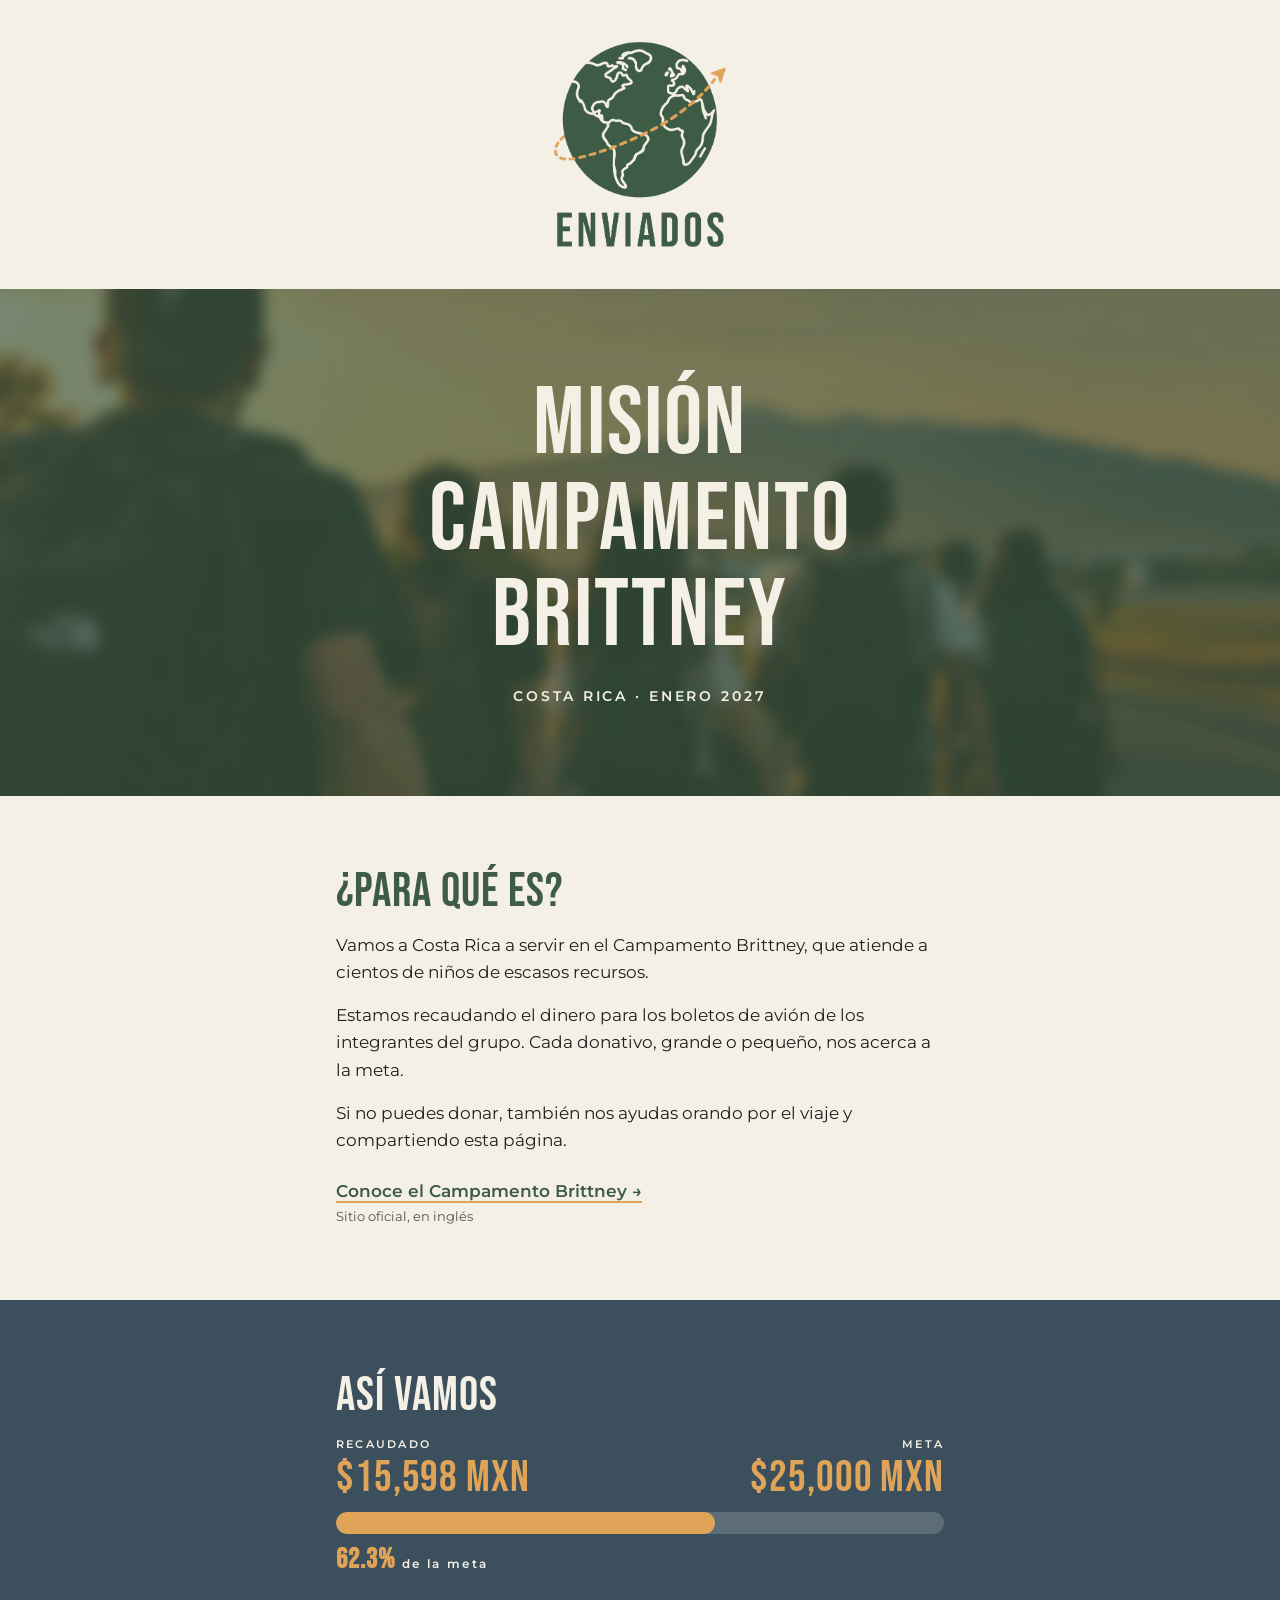
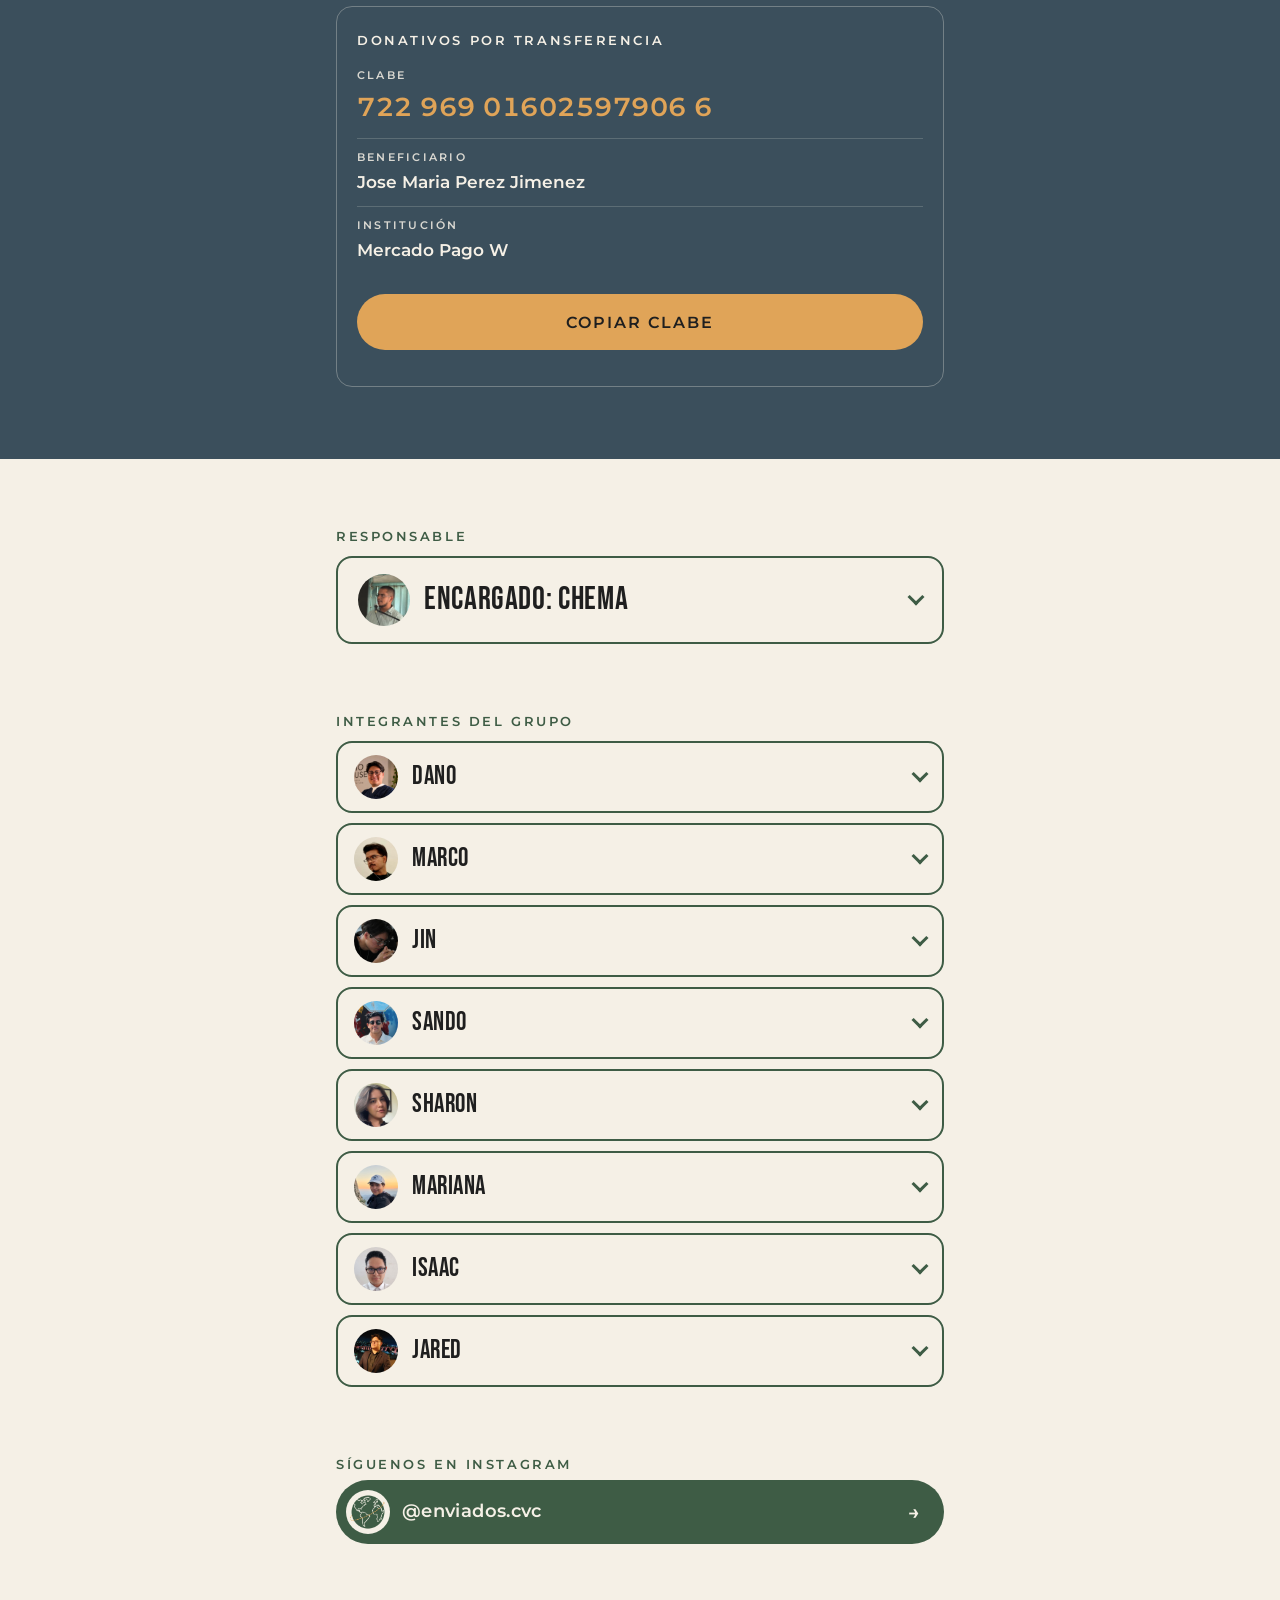
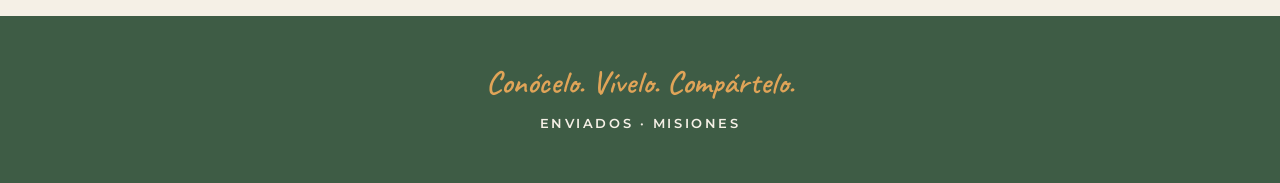
==== commit 18693c25: "Recaudado: $15,598 (+$11,408) Co-Authored-By: Claude Opus 5.5 <noreply@anthropic.com>" ====
--- a/index.html
+++ b/index.html
@@ -547,7 +547,7 @@
         <div class="cifras">
           <div class="cifra">
             <p class="etiqueta">Recaudado</p>
-            <p class="monto" id="monto-recaudado">$4,190 MXN</p>
+            <p class="monto" id="monto-recaudado">$15,598 MXN</p>
           </div>
           <div class="cifra cifra--meta">
             <p class="etiqueta">Meta</p>
@@ -651,7 +651,7 @@
     // (solo números, sin comas ni signo de pesos)
     // =========================================================
     const META = 25000;
-    const RECAUDADO = 4190;
+    const RECAUDADO = 15598;
 
     // =========================================================
     // Integrantes del grupo
